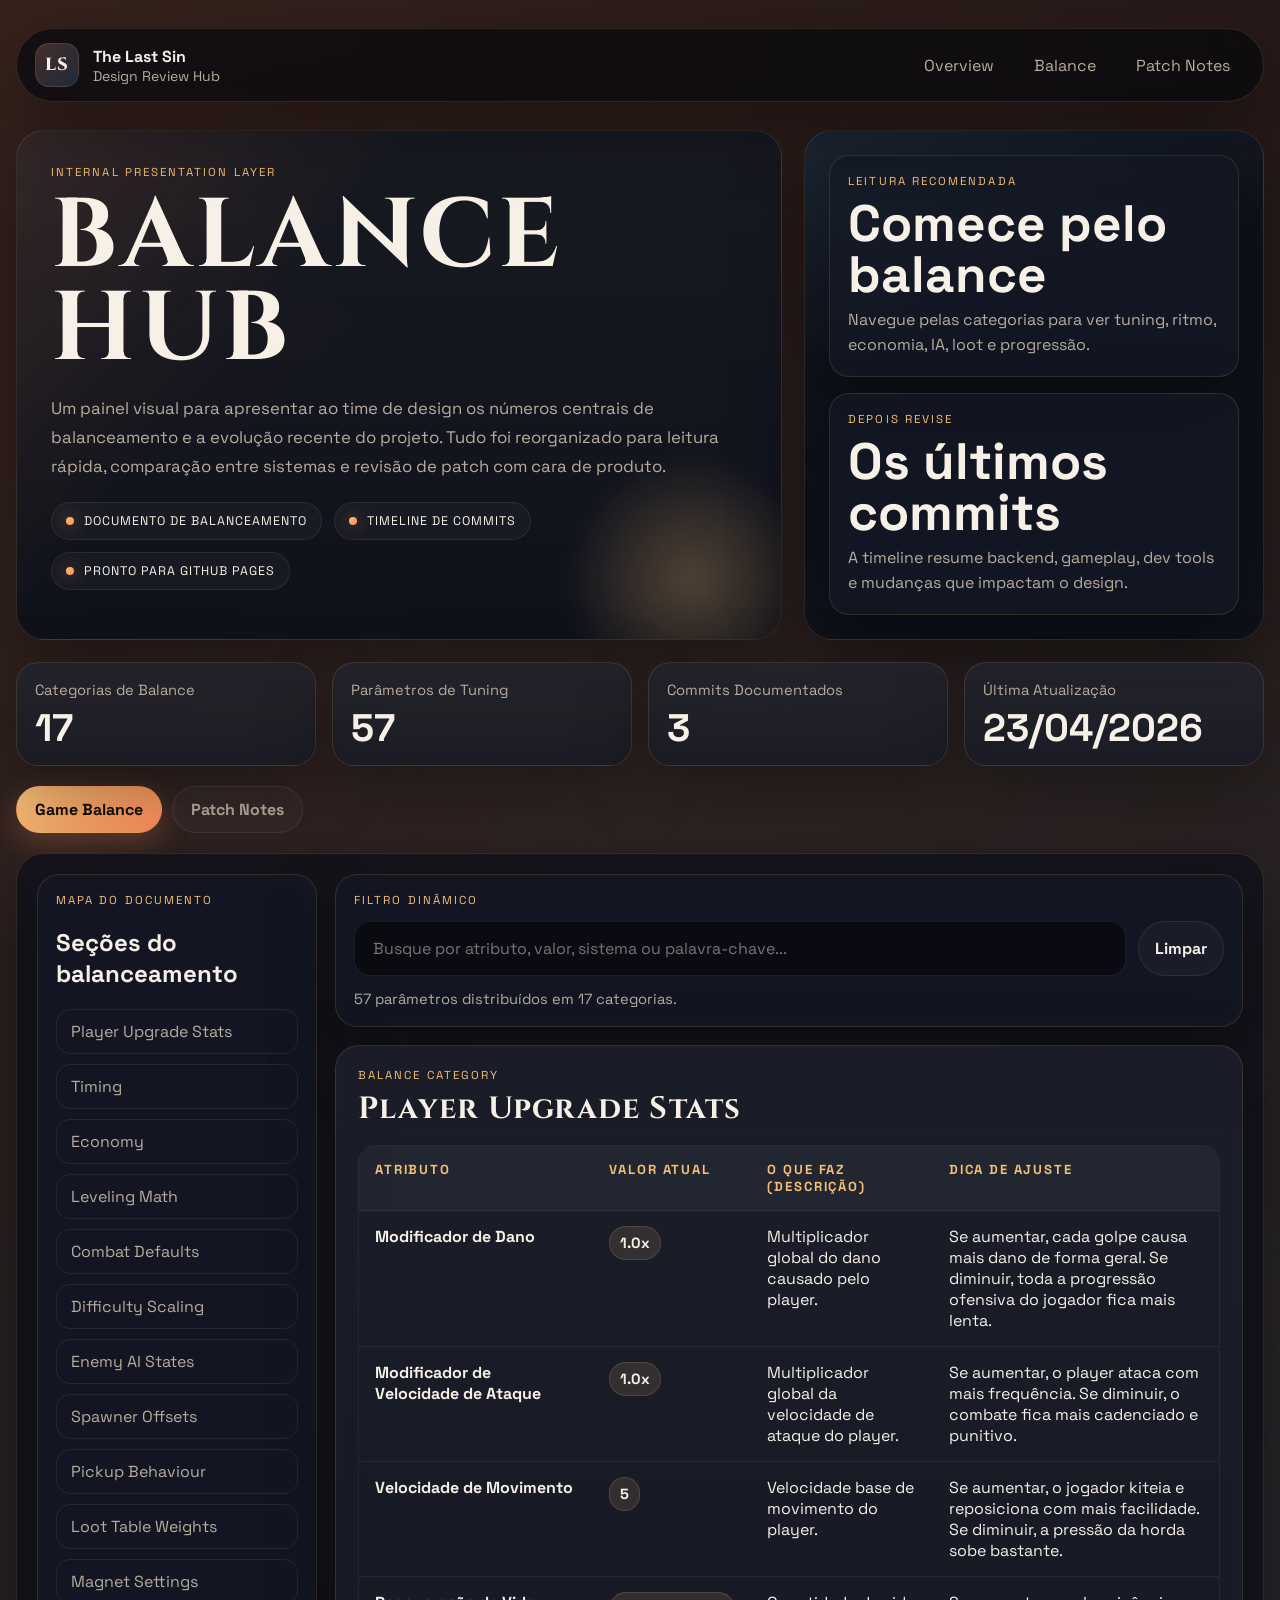
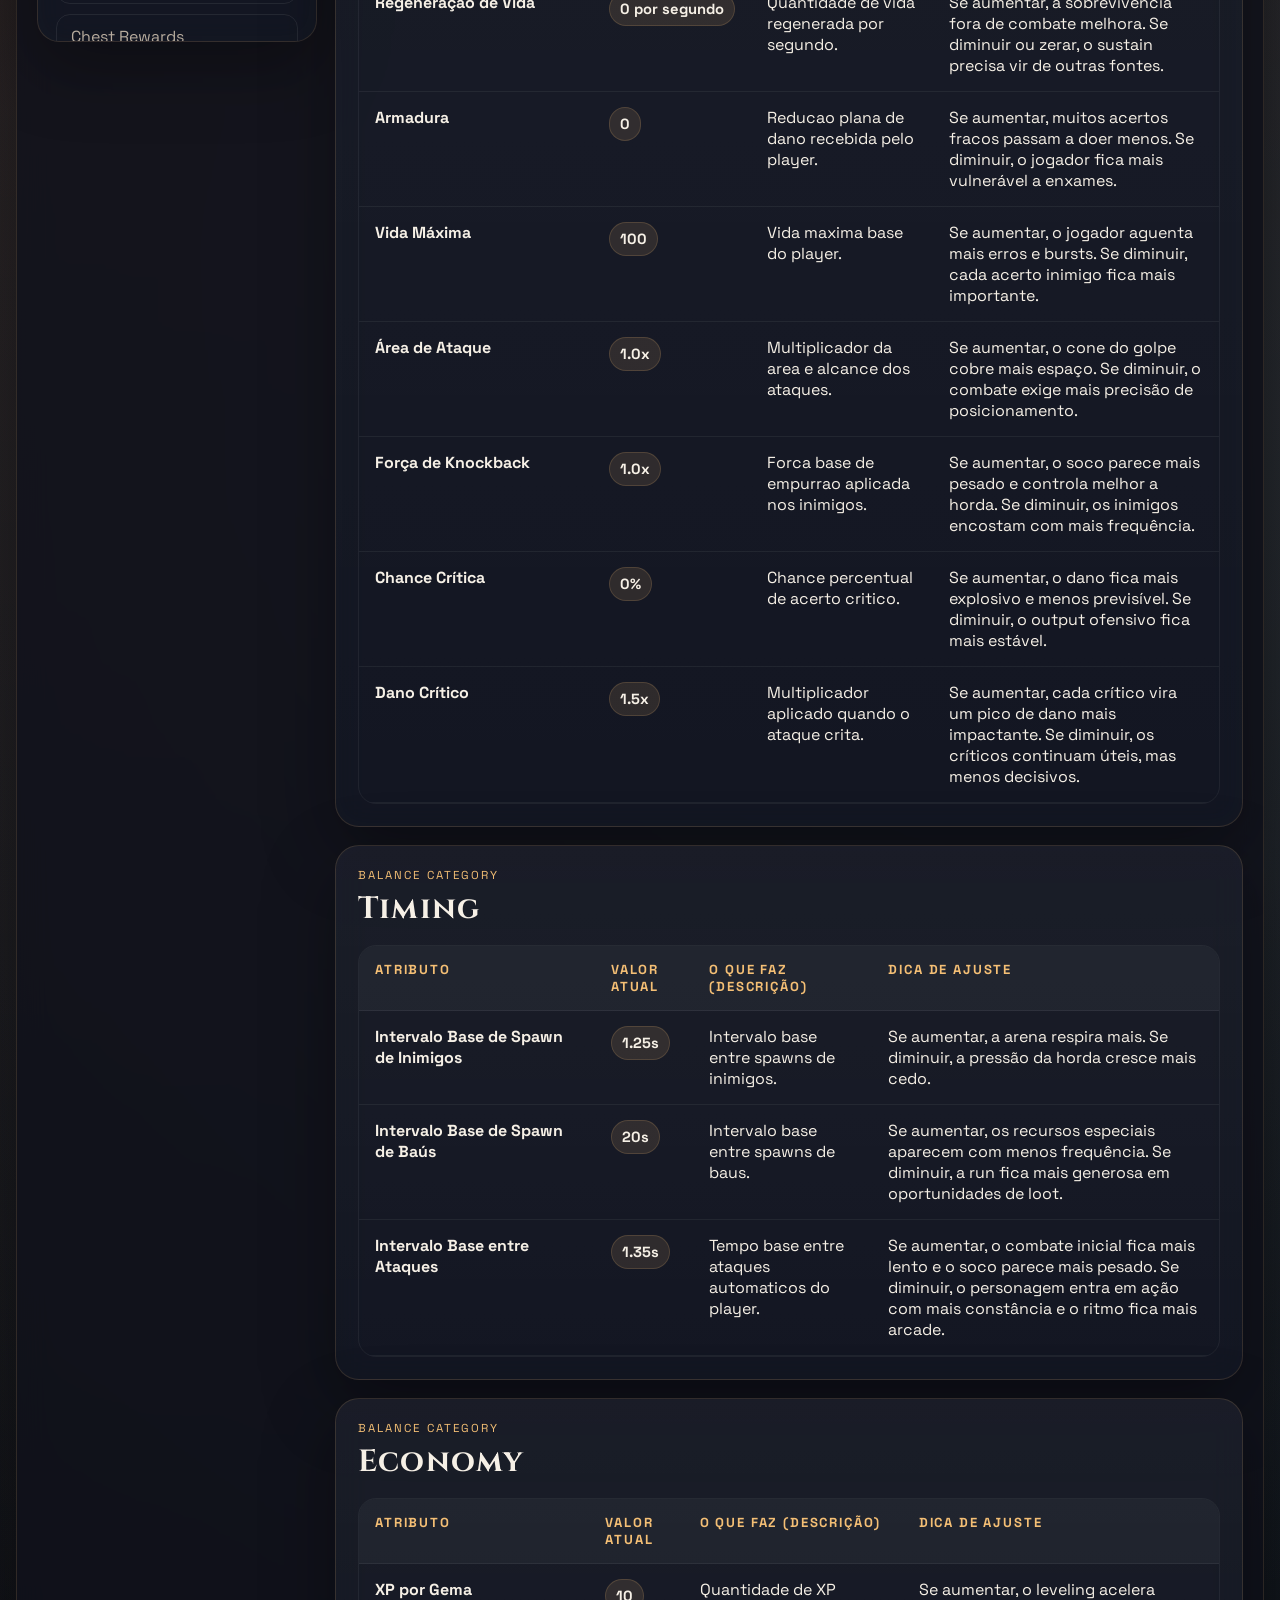
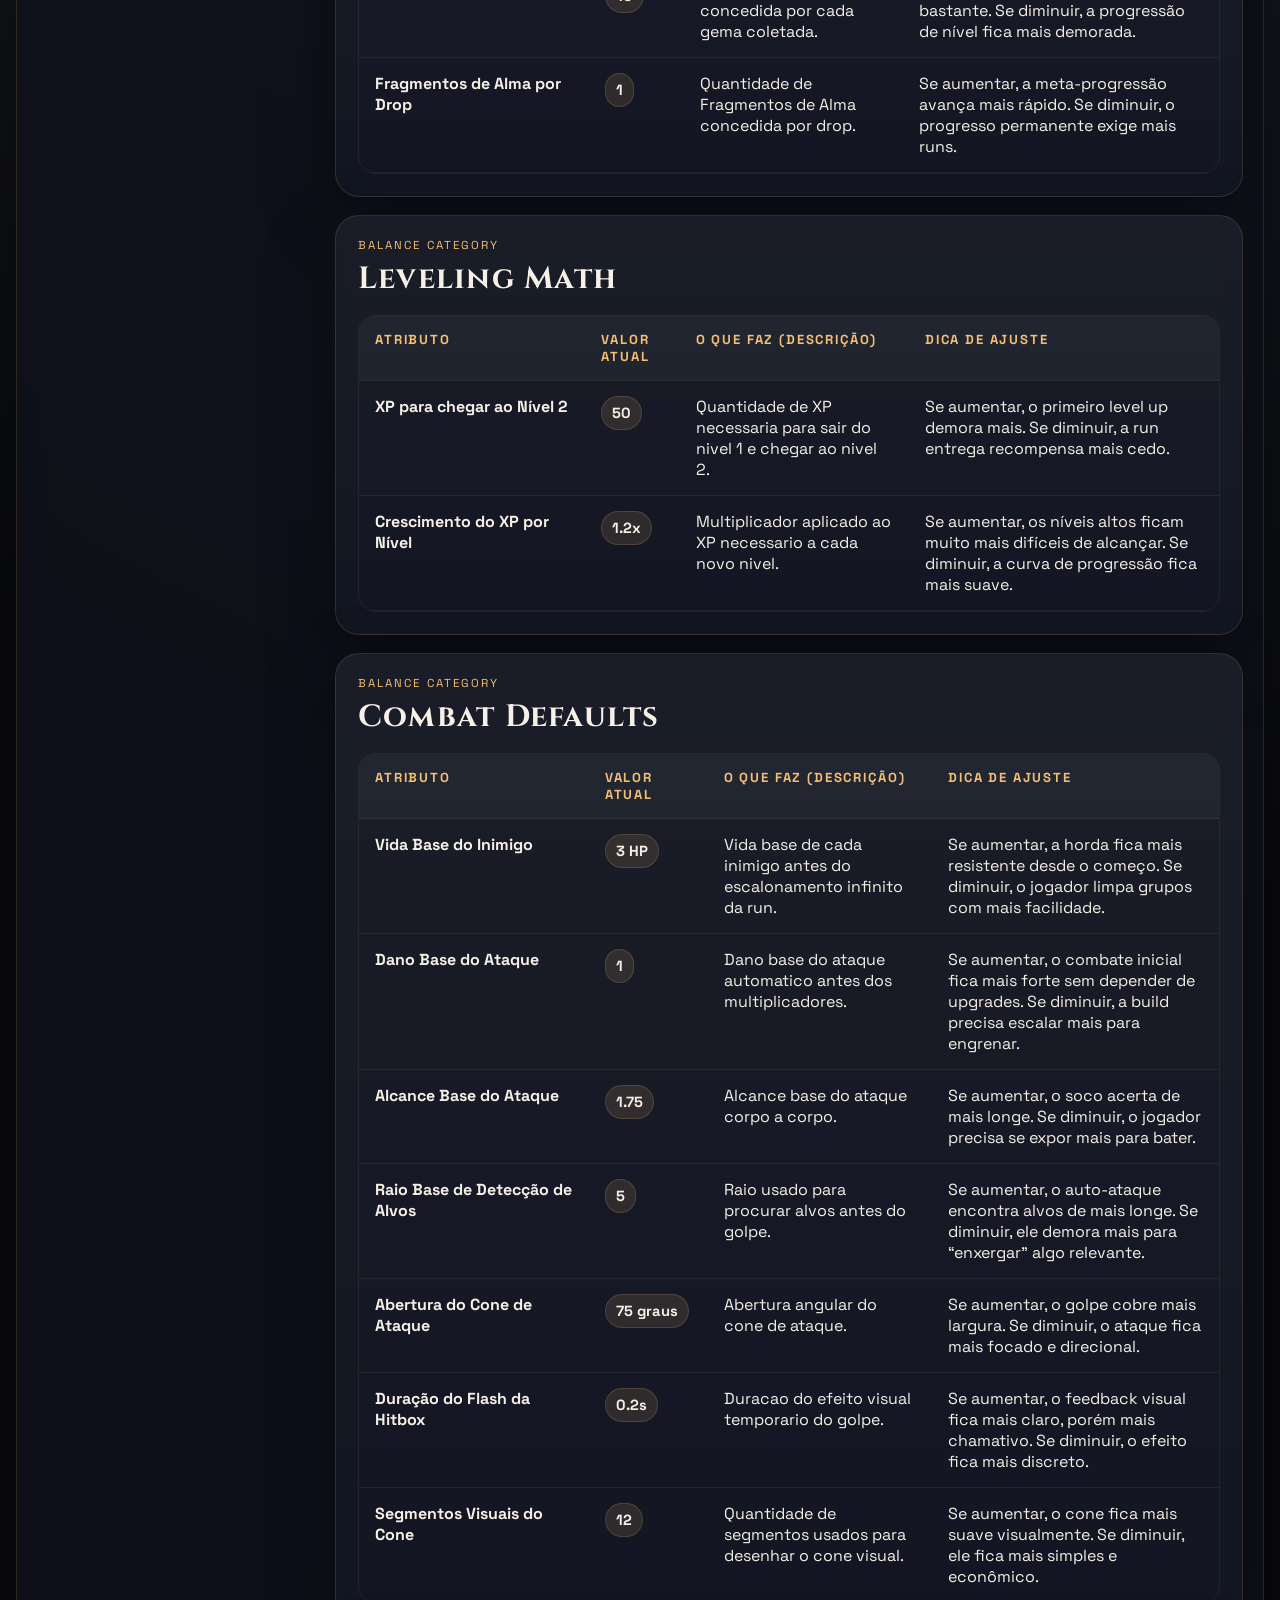
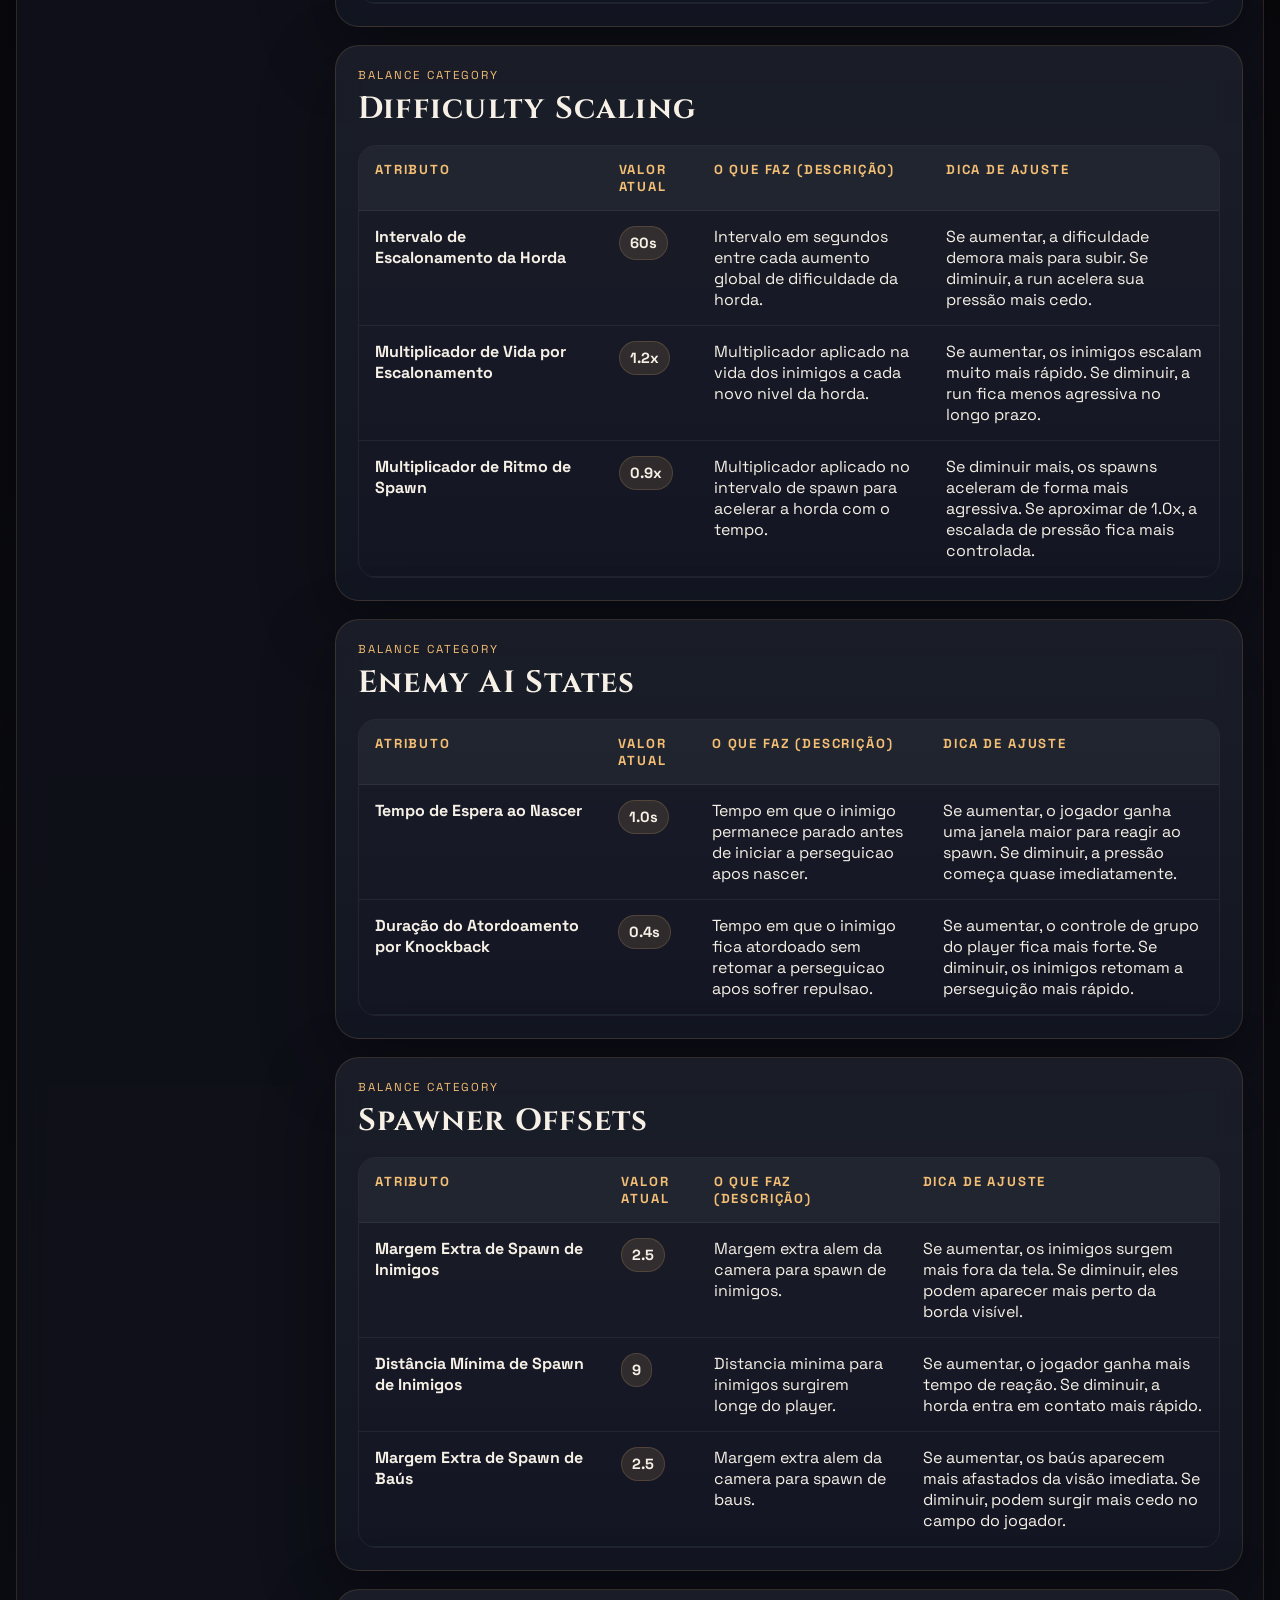
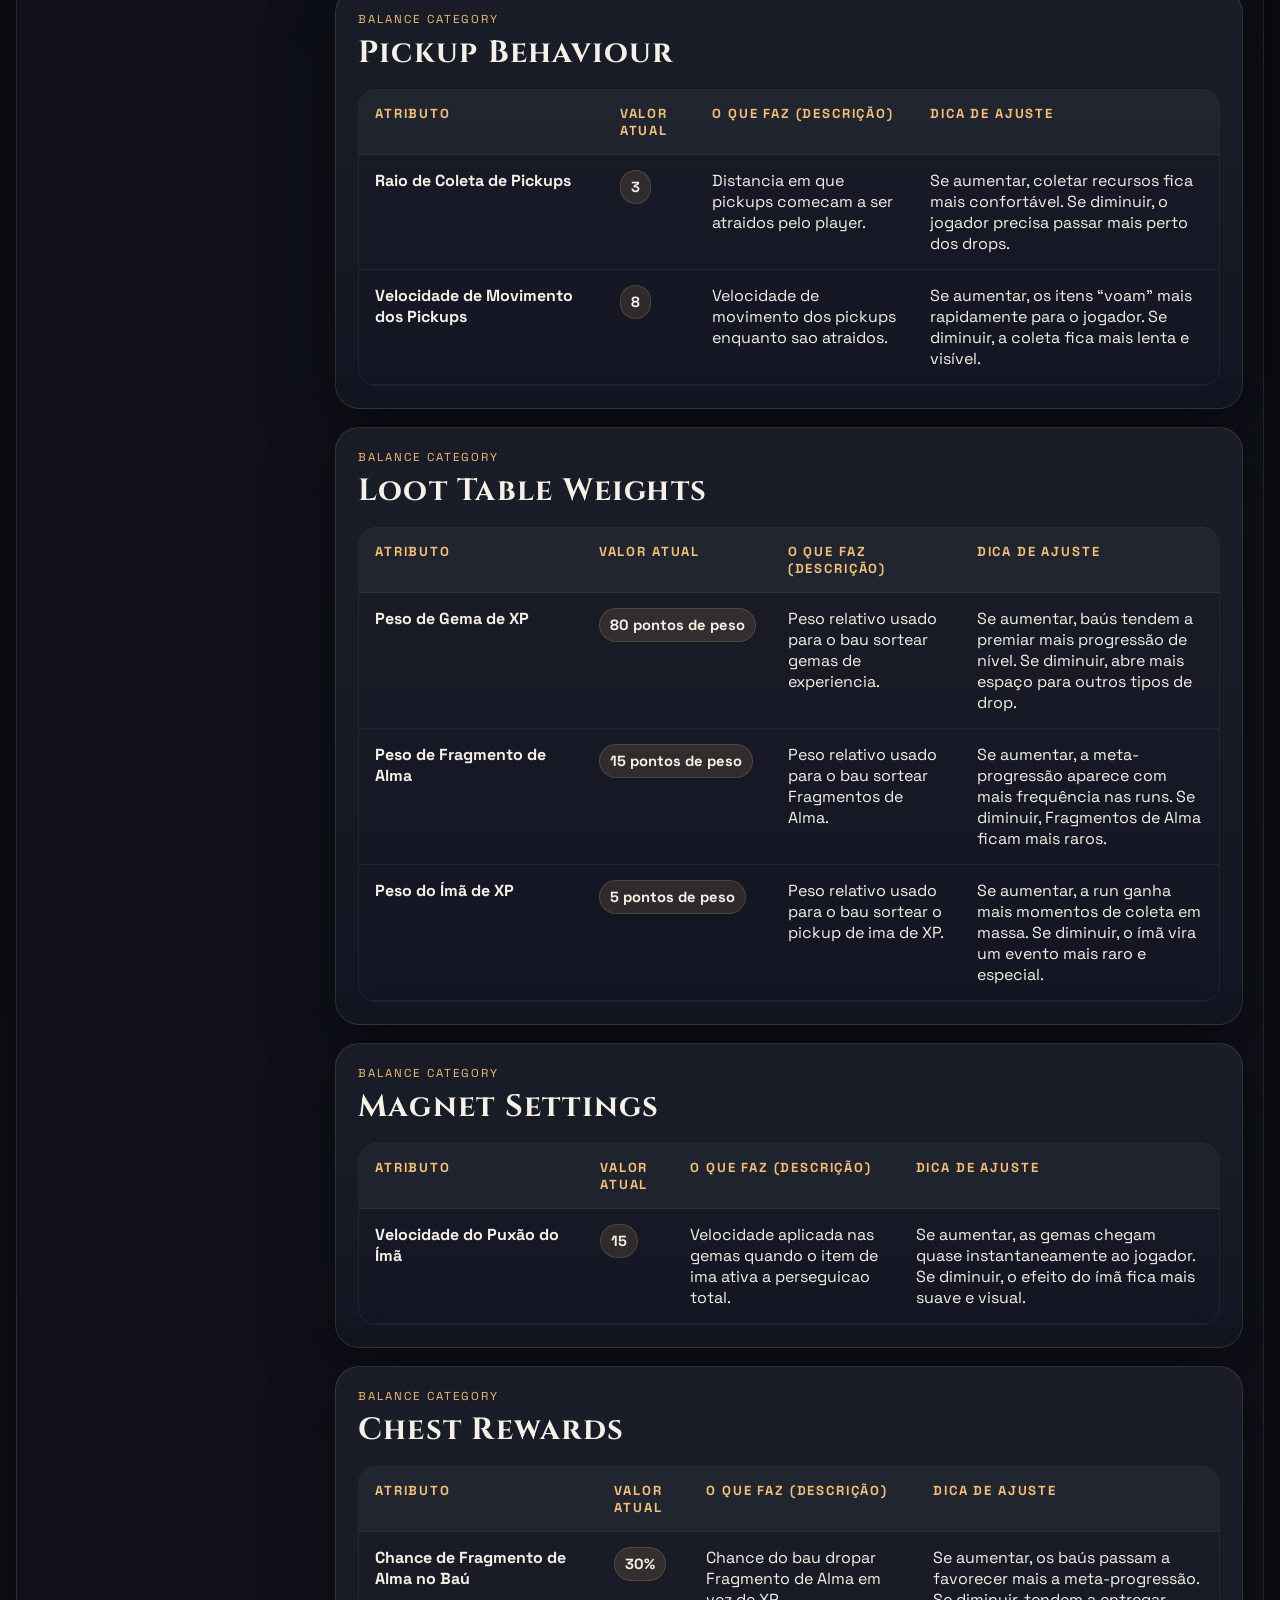
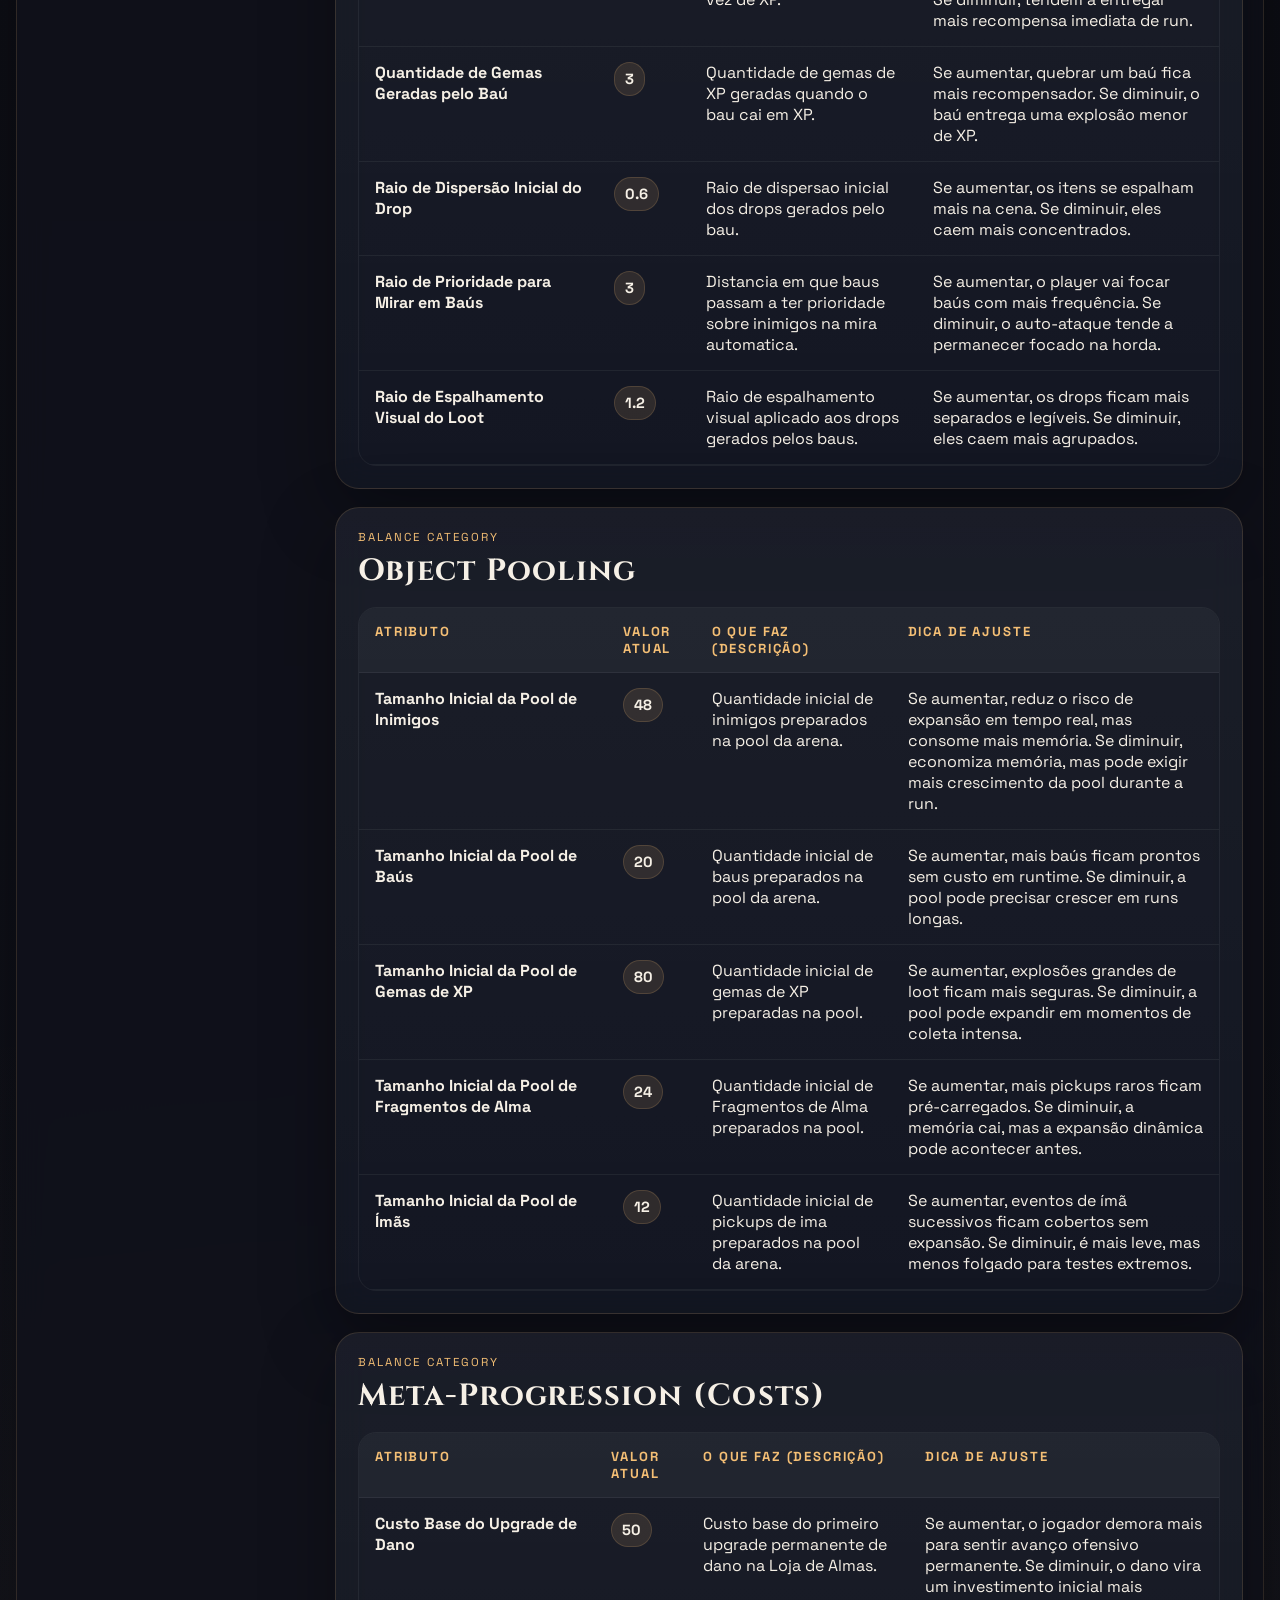
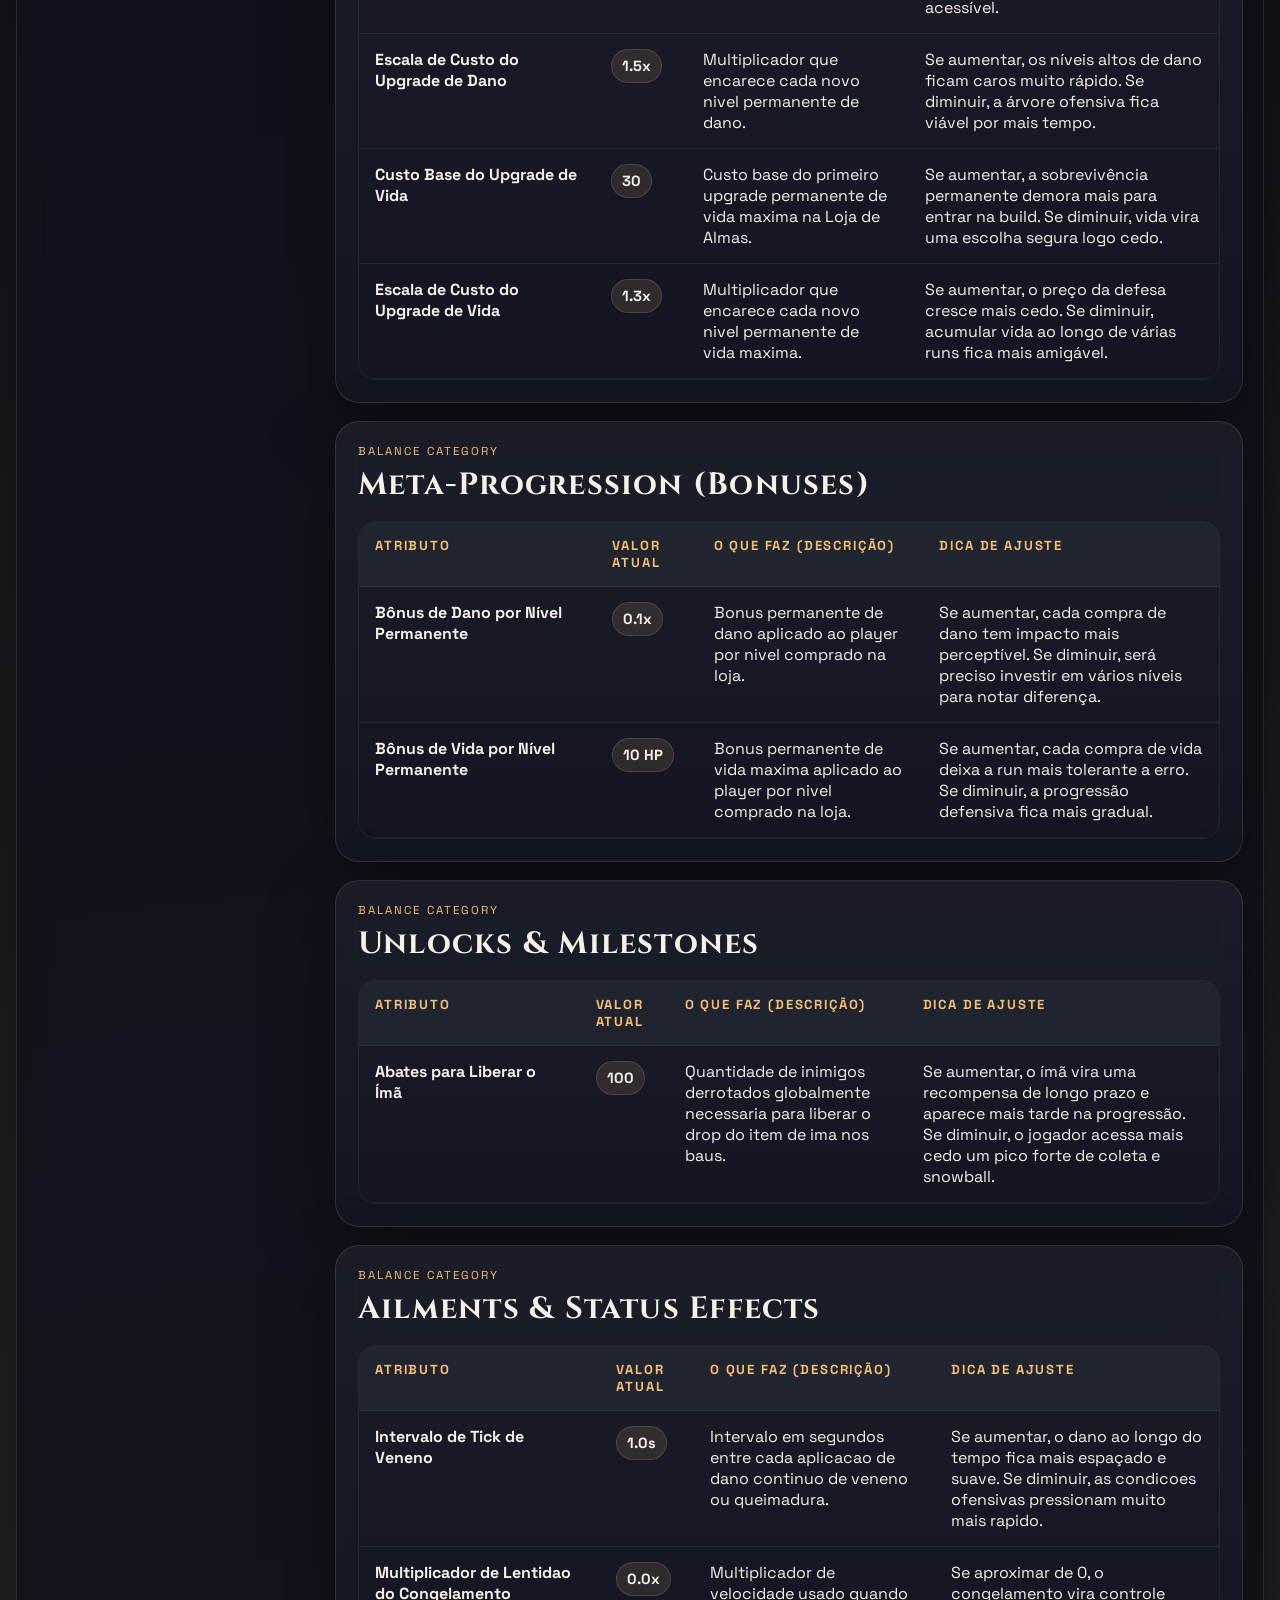
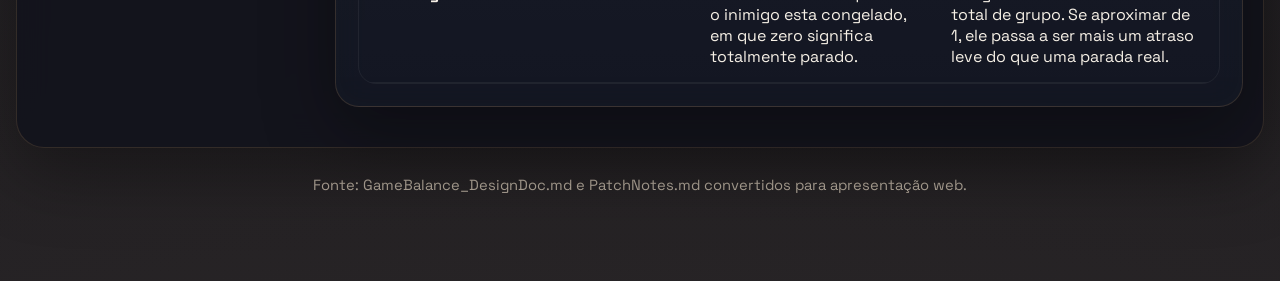
==== docs/index.html @ 354853c2 "update index.html" ====
<!DOCTYPE html>
<html lang="pt-BR">
<head>
  <meta charset="UTF-8">
  <meta name="viewport" content="width=device-width, initial-scale=1.0">
  <title>The Last Sin | Balance Hub</title>
  <meta
    name="description"
    content="Painel web de Game Balance e Patch Notes de The Last Sin para apresentação da equipe de design."
  >
  <link rel="preconnect" href="https://fonts.googleapis.com">
  <link rel="preconnect" href="https://fonts.gstatic.com" crossorigin>
  <link
    href="https://fonts.googleapis.com/css2?family=Cinzel:wght@500;600;700;800&family=Space+Grotesk:wght@400;500;700&display=swap"
    rel="stylesheet"
  >
  <link rel="stylesheet" href="./styles.css">
</head>
<body>
  <div class="shell">
    <header class="topbar">
      <div class="brand">
        <div class="brand-mark">LS</div>
        <div class="brand-copy">
          <strong>The Last Sin</strong>
          <span>Design Review Hub</span>
        </div>
      </div>
      <div class="topbar-actions">
        <a class="nav-link" href="#overview">Overview</a>
        <a class="nav-link" href="#balance-view">Balance</a>
        <a class="nav-link" href="#patches-view">Patch Notes</a>
      </div>
    </header>

    <main>
      <section class="hero" id="overview">
        <article class="hero-panel">
          <div class="eyebrow">Internal Presentation Layer</div>
          <h1 class="hero-title">Balance Hub</h1>
          <p class="hero-copy">
            Um painel visual para apresentar ao time de design os números centrais de balanceamento
            e a evolução recente do projeto. Tudo foi reorganizado para leitura rápida, comparação
            entre sistemas e revisão de patch com cara de produto.
          </p>
          <div class="hero-meta">
            <span class="section-chip">Documento de Balanceamento</span>
            <span class="section-chip">Timeline de Commits</span>
            <span class="section-chip">Pronto para GitHub Pages</span>
          </div>
        </article>

        <aside class="hero-side">
          <article class="summary-card">
            <div class="panel-label">Leitura Recomendada</div>
            <strong>Comece pelo balance</strong>
            <p>
              Navegue pelas categorias para ver tuning, ritmo, economia, IA, loot e progressão.
            </p>
          </article>
          <article class="summary-card">
            <div class="panel-label">Depois revise</div>
            <strong>Os últimos commits</strong>
            <p>
              A timeline resume backend, gameplay, dev tools e mudanças que impactam o design.
            </p>
          </article>
        </aside>
      </section>

      <section class="stats-grid" id="stats-grid"></section>

      <section class="tabs" aria-label="Alternar visualizações">
        <button class="tab-btn active" type="button" data-view-target="balance-view">Game Balance</button>
        <button class="tab-btn" type="button" data-view-target="patches-view">Patch Notes</button>
      </section>

      <section class="tab-shell">
        <div class="view active" id="balance-view">
          <div class="control-grid">
            <aside class="toc-panel">
              <div class="panel-label">Mapa do Documento</div>
              <h2>Seções do balanceamento</h2>
              <div class="toc-list" id="toc-list"></div>
            </aside>

            <div>
              <div class="search-panel">
                <div class="panel-label">Filtro Dinâmico</div>
                <div class="search-fields">
                  <input
                    class="search-input"
                    id="search-input"
                    type="search"
                    placeholder="Busque por atributo, valor, sistema ou palavra-chave..."
                  >
                  <button class="ghost-btn" type="button" id="clear-search">Limpar</button>
                </div>
                <div class="match-copy" id="match-copy"></div>
              </div>

              <div class="tables" id="balance-sections"></div>
              <div class="empty-state" id="balance-empty" hidden>
                Nenhuma linha corresponde ao filtro atual.
              </div>
            </div>
          </div>
        </div>

        <div class="view" id="patches-view">
          <div class="search-panel">
            <div class="panel-label">Linha do Tempo</div>
            <div class="search-fields">
              <input
                class="search-input"
                id="patch-search"
                type="search"
                placeholder="Filtre commits por sistema, mecânica, ferramenta ou data..."
              >
              <button class="ghost-btn" type="button" id="clear-patch-search">Limpar</button>
            </div>
            <div class="match-copy" id="patch-match-copy"></div>
          </div>

          <div class="timeline" id="timeline"></div>
          <div class="empty-state" id="patch-empty" hidden>
            Nenhum commit documentado corresponde ao filtro atual.
          </div>
        </div>
      </section>

      <p class="footer-note">
        Fonte: <code>GameBalance_DesignDoc.md</code> e <code>PatchNotes.md</code> convertidos para apresentação web.
      </p>
    </main>
  </div>

  <script src="./app.js"></script>
</body>
</html>
---- docs/styles.css ----
:root {
  --bg: #09090d;
  --bg-elevated: rgba(16, 18, 28, 0.82);
  --bg-soft: rgba(22, 25, 38, 0.72);
  --panel: rgba(14, 17, 27, 0.9);
  --line: rgba(244, 191, 117, 0.14);
  --line-strong: rgba(244, 191, 117, 0.32);
  --text: #f6f0e6;
  --muted: #b7ac9e;
  --accent: #f4bf75;
  --accent-strong: #ff8f5a;
  --accent-cool: #87d7ff;
  --shadow: 0 24px 70px rgba(0, 0, 0, 0.35);
  --radius-xl: 28px;
  --radius-lg: 22px;
  --radius-md: 16px;
  --max-width: 1320px;
}

* {
  box-sizing: border-box;
}

html {
  scroll-behavior: smooth;
}

body {
  margin: 0;
  min-height: 100vh;
  color: var(--text);
  font-family: "Space Grotesk", sans-serif;
  background:
    radial-gradient(circle at top left, rgba(255, 143, 90, 0.18), transparent 30%),
    radial-gradient(circle at 82% 18%, rgba(135, 215, 255, 0.14), transparent 22%),
    radial-gradient(circle at 50% 120%, rgba(244, 191, 117, 0.18), transparent 35%),
    linear-gradient(180deg, #0a0a0f 0%, #09090d 38%, #11131d 100%);
  overflow-x: hidden;
}

body::before {
  content: "";
  position: fixed;
  inset: 0;
  pointer-events: none;
  background:
    linear-gradient(rgba(255, 255, 255, 0.02) 1px, transparent 1px),
    linear-gradient(90deg, rgba(255, 255, 255, 0.02) 1px, transparent 1px);
  background-size: 44px 44px;
  mask-image: radial-gradient(circle at center, black 45%, transparent 100%);
  opacity: 0.35;
}

a {
  color: inherit;
}

code {
  font-family: "Space Grotesk", sans-serif;
}

.shell {
  width: min(calc(100% - 32px), var(--max-width));
  margin: 0 auto;
  padding: 28px 0 72px;
}

.topbar {
  position: sticky;
  top: 12px;
  z-index: 20;
  display: flex;
  align-items: center;
  justify-content: space-between;
  gap: 16px;
  margin-bottom: 28px;
  padding: 14px 18px;
  border: 1px solid var(--line);
  border-radius: 999px;
  background: rgba(10, 10, 15, 0.78);
  backdrop-filter: blur(18px);
  box-shadow: var(--shadow);
}

.brand {
  display: flex;
  align-items: center;
  gap: 14px;
  min-width: 0;
}

.brand-mark {
  display: grid;
  place-items: center;
  width: 44px;
  height: 44px;
  border-radius: 14px;
  border: 1px solid rgba(255, 255, 255, 0.1);
  background:
    linear-gradient(140deg, rgba(255, 143, 90, 0.22), rgba(135, 215, 255, 0.12)),
    rgba(17, 21, 33, 0.8);
  font-family: "Cinzel", serif;
  font-size: 1.1rem;
  font-weight: 800;
  letter-spacing: 0.08em;
}

.brand-copy {
  min-width: 0;
}

.eyebrow,
.panel-label,
.tag,
.section-chip {
  text-transform: uppercase;
  letter-spacing: 0.18em;
  font-size: 0.72rem;
  color: var(--accent);
}

.brand-copy strong {
  display: block;
  font-weight: 700;
  white-space: nowrap;
  overflow: hidden;
  text-overflow: ellipsis;
}

.brand-copy span {
  display: block;
  color: var(--muted);
  font-size: 0.88rem;
}

.topbar-actions {
  display: flex;
  align-items: center;
  gap: 10px;
  flex-wrap: wrap;
  justify-content: flex-end;
}

.ghost-btn,
.tab-btn,
.nav-link {
  appearance: none;
  border: 1px solid transparent;
  border-radius: 999px;
  background: transparent;
  color: var(--muted);
  font: inherit;
  cursor: pointer;
  transition: 180ms ease;
}

.nav-link {
  padding: 10px 14px;
  text-decoration: none;
}

.nav-link:hover,
.nav-link:focus-visible {
  color: var(--text);
  border-color: var(--line);
  background: rgba(255, 255, 255, 0.04);
}

.hero {
  position: relative;
  display: grid;
  grid-template-columns: minmax(0, 1.25fr) minmax(320px, 0.75fr);
  gap: 22px;
  align-items: stretch;
  margin-bottom: 22px;
}

.hero-panel,
.hero-side,
.stats-grid article,
.tab-shell,
.summary-card,
.search-panel,
.toc-panel,
.timeline-card,
.empty-state,
.table-card {
  border: 1px solid var(--line);
  background: var(--bg-elevated);
  backdrop-filter: blur(16px);
  box-shadow: var(--shadow);
}

.hero-panel {
  position: relative;
  overflow: hidden;
  padding: 34px;
  border-radius: var(--radius-xl);
  min-height: 420px;
  background:
    linear-gradient(130deg, rgba(255, 143, 90, 0.12), rgba(12, 14, 24, 0) 34%),
    linear-gradient(180deg, rgba(255, 255, 255, 0.03), rgba(255, 255, 255, 0)),
    var(--panel);
}

.hero-panel::after {
  content: "";
  position: absolute;
  inset: auto -40px -70px auto;
  width: 260px;
  height: 260px;
  border-radius: 50%;
  background: radial-gradient(circle, rgba(244, 191, 117, 0.28), transparent 68%);
  filter: blur(10px);
}

.hero-title {
  max-width: 12ch;
  margin: 12px 0 18px;
  font-family: "Cinzel", serif;
  font-size: clamp(3rem, 9vw, 6.1rem);
  line-height: 0.95;
  letter-spacing: 0.04em;
  text-transform: uppercase;
}

.hero-copy {
  max-width: 62ch;
  color: var(--muted);
  font-size: 1.05rem;
  line-height: 1.7;
}

.hero-meta {
  display: flex;
  gap: 12px;
  flex-wrap: wrap;
  margin-top: 22px;
}

.section-chip {
  display: inline-flex;
  align-items: center;
  gap: 10px;
  padding: 10px 14px;
  border: 1px solid rgba(255, 255, 255, 0.08);
  border-radius: 999px;
  background: rgba(255, 255, 255, 0.03);
  color: var(--text);
  letter-spacing: 0.08em;
  font-size: 0.78rem;
}

.section-chip::before {
  content: "";
  width: 8px;
  height: 8px;
  border-radius: 999px;
  background: linear-gradient(135deg, var(--accent), var(--accent-strong));
  box-shadow: 0 0 16px rgba(255, 143, 90, 0.6);
}

.hero-side {
  display: grid;
  gap: 16px;
  align-content: space-between;
  padding: 24px;
  border-radius: var(--radius-xl);
  background:
    linear-gradient(160deg, rgba(135, 215, 255, 0.11), rgba(10, 11, 16, 0) 38%),
    var(--panel);
}

.summary-card {
  padding: 18px;
  border-radius: 20px;
  background: var(--bg-soft);
}

.summary-card strong {
  display: block;
  margin-top: 10px;
  font-size: clamp(2.1rem, 4vw, 3.2rem);
  line-height: 1;
}

.summary-card p {
  margin: 8px 0 0;
  color: var(--muted);
  line-height: 1.55;
}

.stats-grid {
  display: grid;
  grid-template-columns: repeat(4, minmax(0, 1fr));
  gap: 16px;
  margin-bottom: 20px;
}

.stats-grid article {
  padding: 18px;
  border-radius: 22px;
  background:
    linear-gradient(180deg, rgba(255, 255, 255, 0.04), rgba(255, 255, 255, 0)),
    var(--bg-soft);
}

.stats-grid span {
  display: block;
  color: var(--muted);
  font-size: 0.92rem;
}

.stats-grid strong {
  display: block;
  margin-top: 10px;
  font-size: clamp(1.9rem, 3vw, 2.7rem);
  line-height: 1;
}

.tabs {
  display: flex;
  align-items: center;
  gap: 10px;
  flex-wrap: wrap;
  margin: 10px 0 20px;
}

.tab-btn {
  padding: 12px 18px;
  border-color: rgba(255, 255, 255, 0.08);
  background: rgba(255, 255, 255, 0.03);
  color: var(--muted);
  font-weight: 700;
}

.tab-btn:hover,
.tab-btn:focus-visible {
  color: var(--text);
  border-color: var(--line-strong);
}

.tab-btn.active {
  color: #160f0a;
  border-color: transparent;
  background: linear-gradient(135deg, var(--accent), var(--accent-strong));
  box-shadow: 0 10px 30px rgba(255, 143, 90, 0.28);
}

.tab-shell {
  padding: 20px;
  border-radius: var(--radius-xl);
}

.control-grid {
  display: grid;
  grid-template-columns: minmax(0, 280px) minmax(0, 1fr);
  gap: 18px;
  align-items: start;
  margin-bottom: 20px;
}

.toc-panel,
.search-panel {
  padding: 18px;
  border-radius: 22px;
  background: var(--bg-soft);
}

.toc-panel {
  position: sticky;
  top: 102px;
  max-height: calc(100vh - 132px);
  overflow: auto;
}

.toc-list {
  display: grid;
  gap: 10px;
  margin-top: 16px;
}

.toc-list a {
  display: block;
  padding: 11px 14px;
  border: 1px solid rgba(255, 255, 255, 0.08);
  border-radius: 14px;
  color: var(--muted);
  text-decoration: none;
  transition: 180ms ease;
}

.toc-list a:hover,
.toc-list a:focus-visible {
  color: var(--text);
  border-color: var(--line-strong);
  background: rgba(255, 255, 255, 0.04);
  transform: translateX(3px);
}

.search-panel {
  display: grid;
  gap: 14px;
  margin-bottom: 18px;
}

.search-fields {
  display: grid;
  grid-template-columns: minmax(0, 1fr) auto;
  gap: 12px;
}

.search-input {
  width: 100%;
  padding: 16px 18px;
  border: 1px solid rgba(255, 255, 255, 0.08);
  border-radius: 16px;
  background: rgba(7, 8, 13, 0.72);
  color: var(--text);
  font: inherit;
  outline: none;
}

.search-input:focus {
  border-color: var(--line-strong);
  box-shadow: 0 0 0 4px rgba(244, 191, 117, 0.08);
}

.ghost-btn {
  padding: 0 16px;
  border-color: rgba(255, 255, 255, 0.08);
  background: rgba(255, 255, 255, 0.03);
  color: var(--text);
  font-weight: 700;
}

.ghost-btn:hover,
.ghost-btn:focus-visible {
  border-color: var(--line-strong);
  background: rgba(255, 255, 255, 0.06);
}

.match-copy {
  color: var(--muted);
  font-size: 0.92rem;
}

.view {
  display: none;
}

.view.active {
  display: block;
}

.tables {
  display: grid;
  gap: 18px;
}

.table-card {
  padding: 22px;
  border-radius: 24px;
  background:
    linear-gradient(180deg, rgba(255, 255, 255, 0.03), rgba(255, 255, 255, 0)),
    var(--bg-soft);
  scroll-margin-top: 112px;
}

.table-card h3 {
  margin: 6px 0 16px;
  font-family: "Cinzel", serif;
  font-size: clamp(1.35rem, 2.4vw, 2rem);
  letter-spacing: 0.04em;
}

.table-wrap {
  overflow: auto;
  border: 1px solid rgba(255, 255, 255, 0.06);
  border-radius: 18px;
}

table {
  width: 100%;
  border-collapse: collapse;
  min-width: 760px;
}

thead {
  background: rgba(255, 255, 255, 0.04);
}

th,
td {
  padding: 15px 16px;
  text-align: left;
  border-bottom: 1px solid rgba(255, 255, 255, 0.06);
  vertical-align: top;
}

th {
  color: var(--accent);
  font-size: 0.82rem;
  text-transform: uppercase;
  letter-spacing: 0.14em;
}

tbody tr {
  transition: 180ms ease;
}

tbody tr:hover {
  background: rgba(255, 255, 255, 0.03);
}

tbody tr.hidden {
  display: none;
}

td:first-child {
  min-width: 220px;
  font-weight: 700;
}

.value-pill {
  display: inline-flex;
  align-items: center;
  justify-content: center;
  padding: 7px 10px;
  border-radius: 999px;
  background: rgba(244, 191, 117, 0.12);
  border: 1px solid rgba(244, 191, 117, 0.16);
  color: var(--text);
  font-size: 0.92rem;
  font-weight: 700;
  white-space: nowrap;
}

.timeline {
  display: grid;
  gap: 18px;
}

.timeline-card {
  position: relative;
  overflow: hidden;
  padding: 24px;
  border-radius: 24px;
  background:
    linear-gradient(125deg, rgba(255, 143, 90, 0.08), rgba(255, 255, 255, 0) 32%),
    var(--bg-soft);
}

.timeline-card::before {
  content: "";
  position: absolute;
  inset: 22px auto 22px 22px;
  width: 2px;
  background: linear-gradient(180deg, rgba(244, 191, 117, 0.7), transparent);
  opacity: 0.4;
}

.timeline-card > * {
  position: relative;
  z-index: 1;
}

.timeline-top {
  display: flex;
  align-items: flex-start;
  justify-content: space-between;
  gap: 14px;
  margin-left: 18px;
  margin-bottom: 14px;
  flex-wrap: wrap;
}

.timeline-top h3 {
  margin: 8px 0 0;
  font-family: "Cinzel", serif;
  font-size: clamp(1.4rem, 3vw, 2rem);
  line-height: 1.15;
}

.timeline-meta {
  display: flex;
  gap: 10px;
  flex-wrap: wrap;
  color: var(--muted);
  font-size: 0.95rem;
}

.tag {
  display: inline-flex;
  align-items: center;
  gap: 8px;
  padding: 8px 12px;
  border-radius: 999px;
  background: rgba(255, 255, 255, 0.04);
  border: 1px solid rgba(255, 255, 255, 0.08);
  color: var(--text);
  letter-spacing: 0.08em;
}

.tag strong {
  font-size: 0.78rem;
  color: var(--accent);
}

.tag span {
  font-size: 0.86rem;
}

.timeline-summary {
  margin: 0 0 18px 18px;
  max-width: 80ch;
  color: var(--muted);
  line-height: 1.7;
}

.timeline-sections {
  display: grid;
  grid-template-columns: repeat(2, minmax(0, 1fr));
  gap: 14px;
  margin-left: 18px;
}

.timeline-section {
  padding: 18px;
  border-radius: 18px;
  border: 1px solid rgba(255, 255, 255, 0.07);
  background: rgba(255, 255, 255, 0.03);
}

.timeline-section h4 {
  margin: 0 0 12px;
  font-size: 1rem;
}

.timeline-section ul {
  margin: 0;
  padding-left: 18px;
  color: var(--muted);
  line-height: 1.65;
}

.timeline-card.hidden {
  display: none;
}

.empty-state {
  padding: 28px;
  border-radius: 22px;
  text-align: center;
  color: var(--muted);
  background: var(--bg-soft);
}

.footer-note {
  margin-top: 28px;
  color: var(--muted);
  font-size: 0.92rem;
  text-align: center;
}

@media (max-width: 1100px) {
  .hero,
  .control-grid,
  .timeline-sections,
  .stats-grid {
    grid-template-columns: 1fr;
  }

  .toc-panel {
    position: static;
    max-height: none;
  }
}

@media (max-width: 760px) {
  .shell {
    width: min(calc(100% - 20px), var(--max-width));
    padding-top: 20px;
  }

  .topbar {
    position: static;
    border-radius: 28px;
    padding: 16px;
  }

  .hero-panel,
  .hero-side,
  .tab-shell,
  .table-card,
  .timeline-card,
  .summary-card,
  .search-panel,
  .toc-panel {
    padding: 18px;
    border-radius: 20px;
  }

  .hero-title {
    font-size: clamp(2.5rem, 14vw, 4rem);
  }

  .timeline-top,
  .timeline-summary,
  .timeline-sections {
    margin-left: 0;
  }

  .timeline-card::before {
    display: none;
  }

  table,
  thead,
  tbody,
  th,
  td,
  tr {
    display: block;
    min-width: 0;
  }

  thead {
    display: none;
  }

  .table-wrap {
    overflow: visible;
    border: none;
  }

  tbody {
    display: grid;
    gap: 12px;
  }

  tbody tr {
    border: 1px solid rgba(255, 255, 255, 0.08);
    border-radius: 18px;
    overflow: hidden;
    background: rgba(255, 255, 255, 0.03);
  }

  td {
    border-bottom: 1px solid rgba(255, 255, 255, 0.06);
    padding: 14px 16px;
  }

  td:last-child {
    border-bottom: none;
  }

  td::before {
    content: attr(data-label);
    display: block;
    margin-bottom: 8px;
    color: var(--accent);
    font-size: 0.74rem;
    text-transform: uppercase;
    letter-spacing: 0.14em;
  }
}
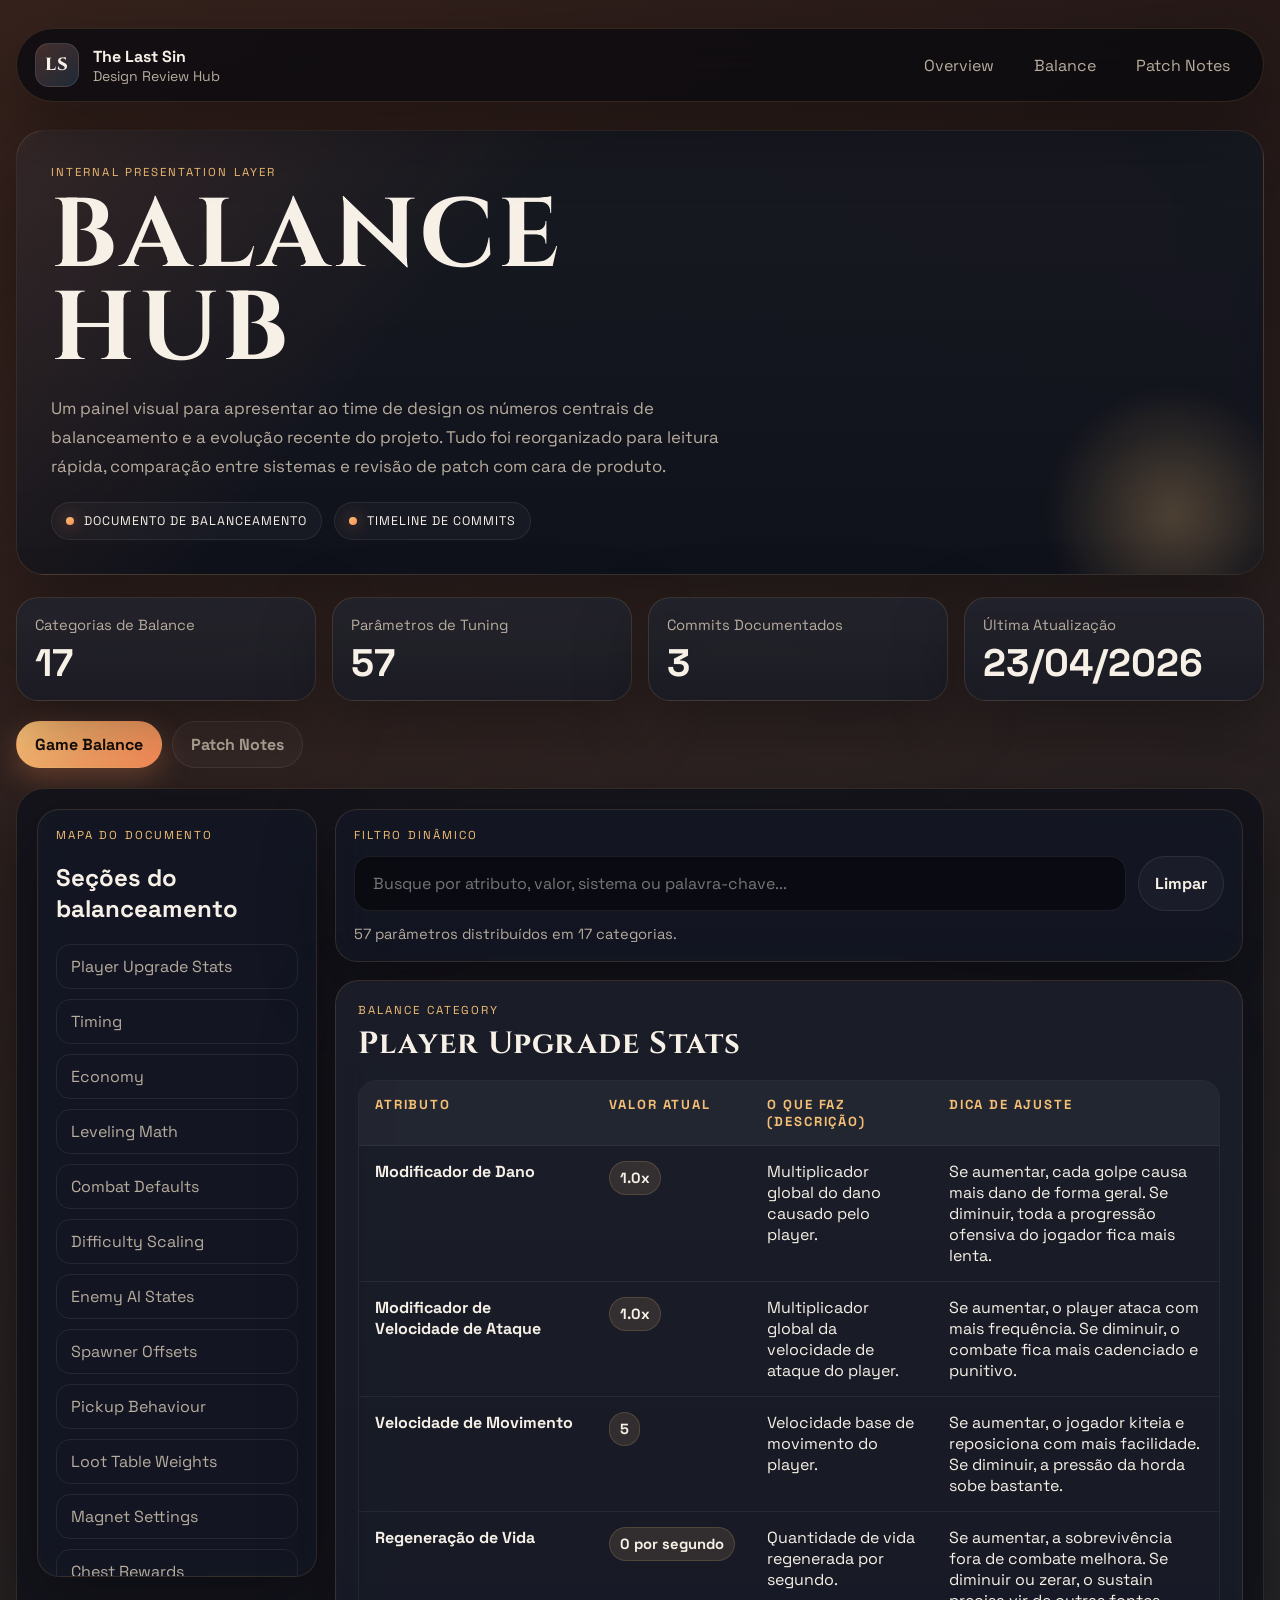
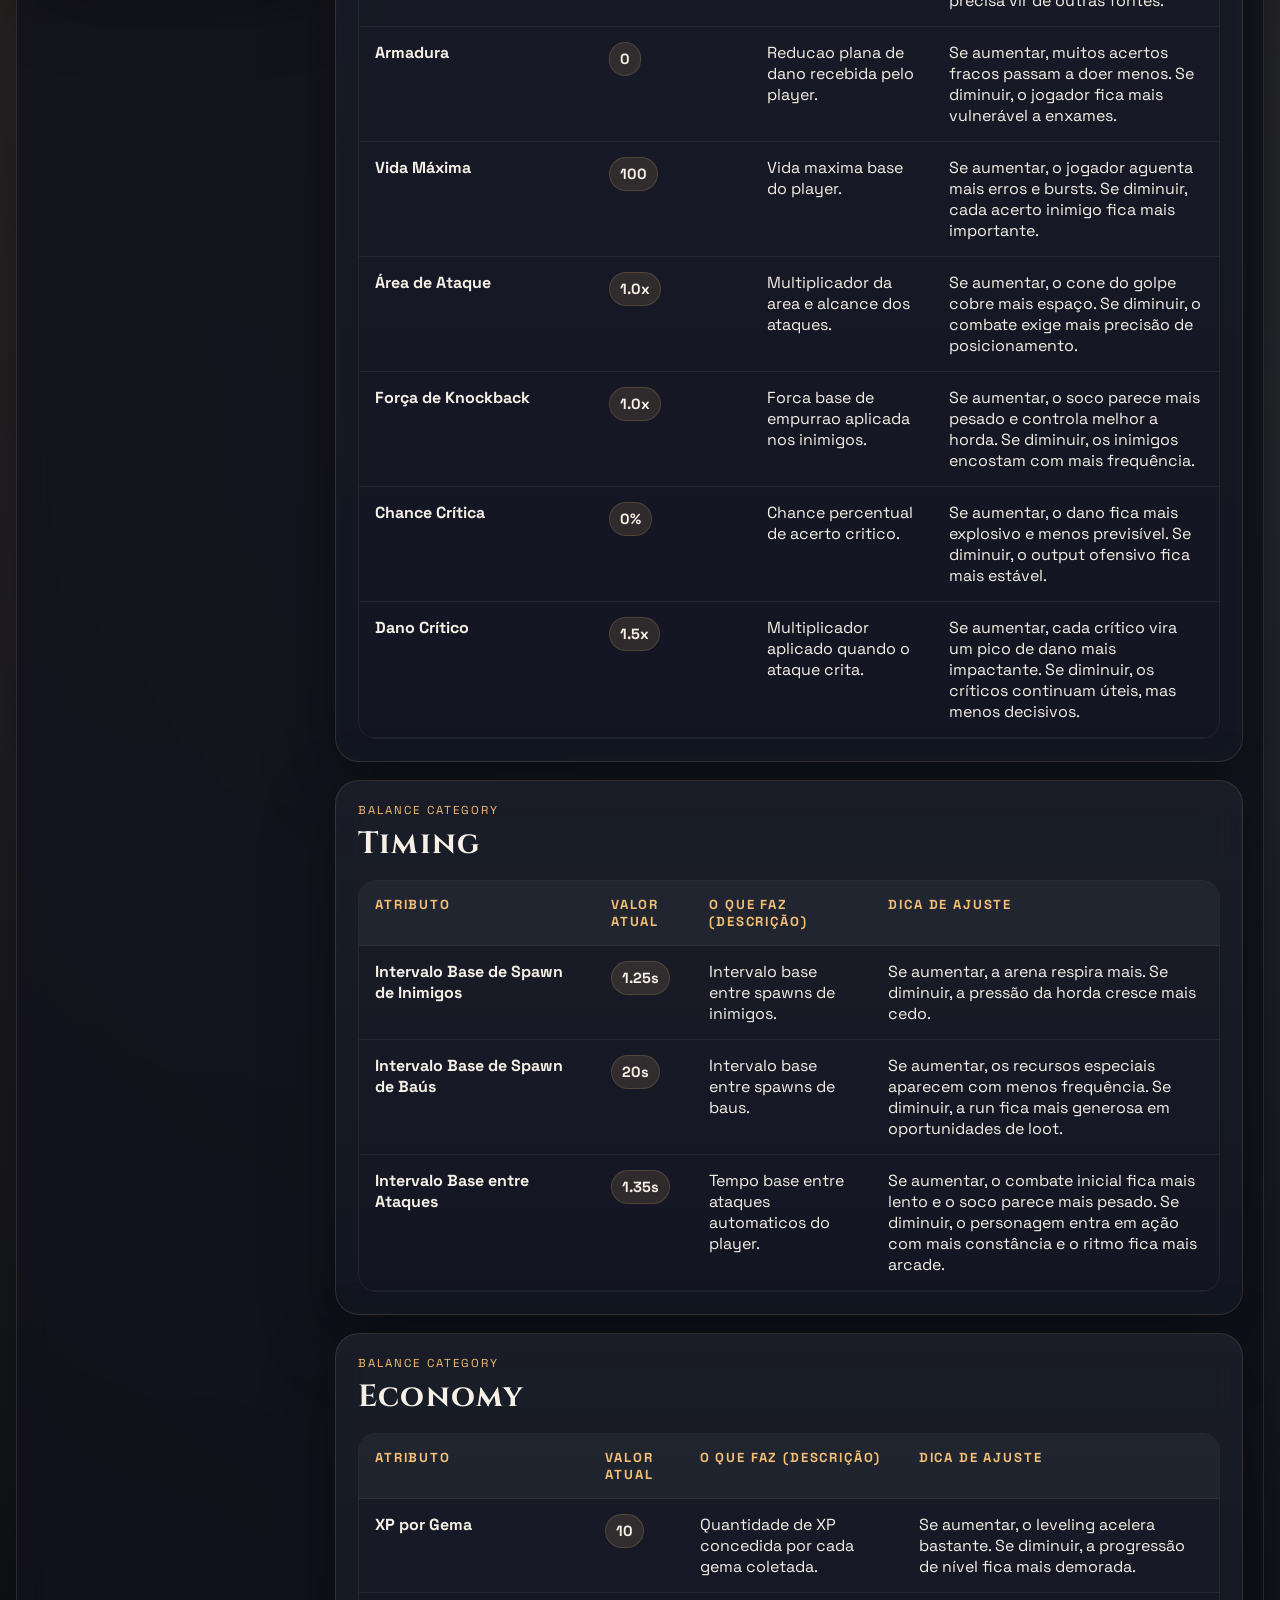
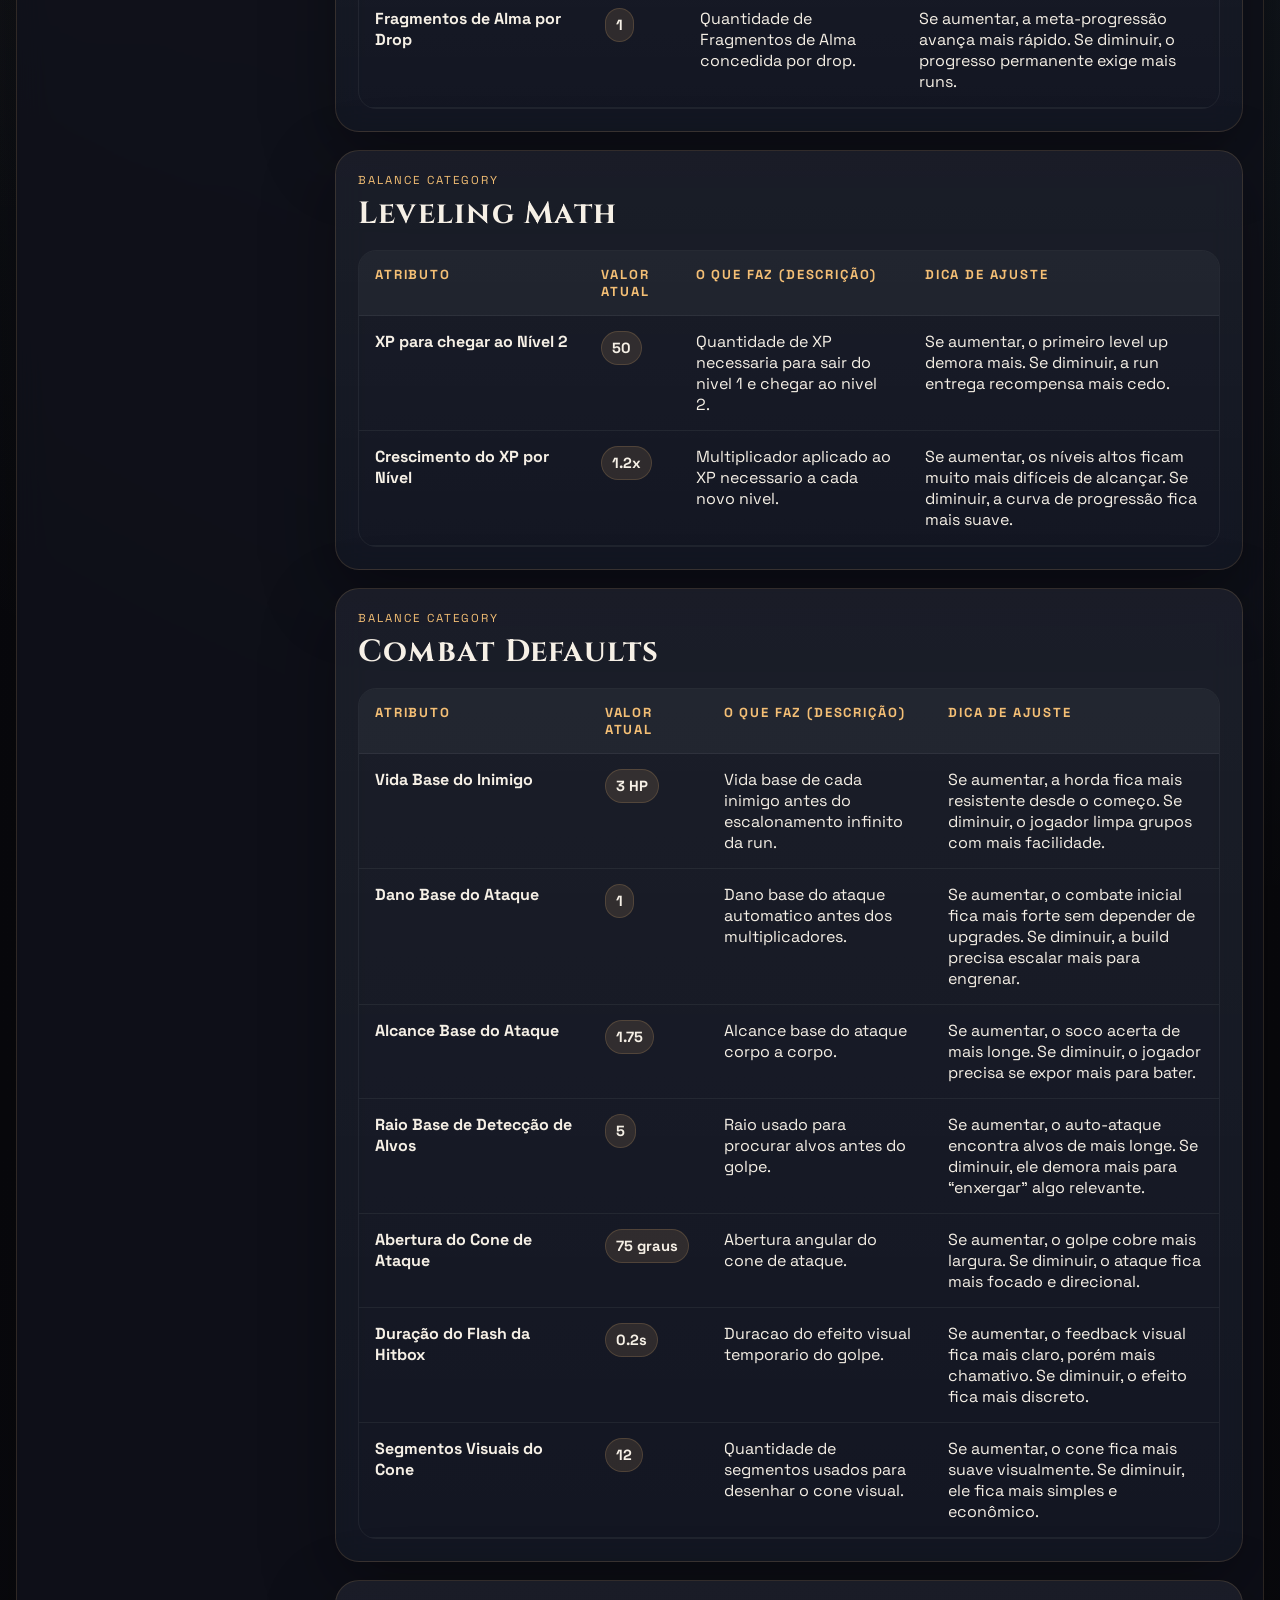
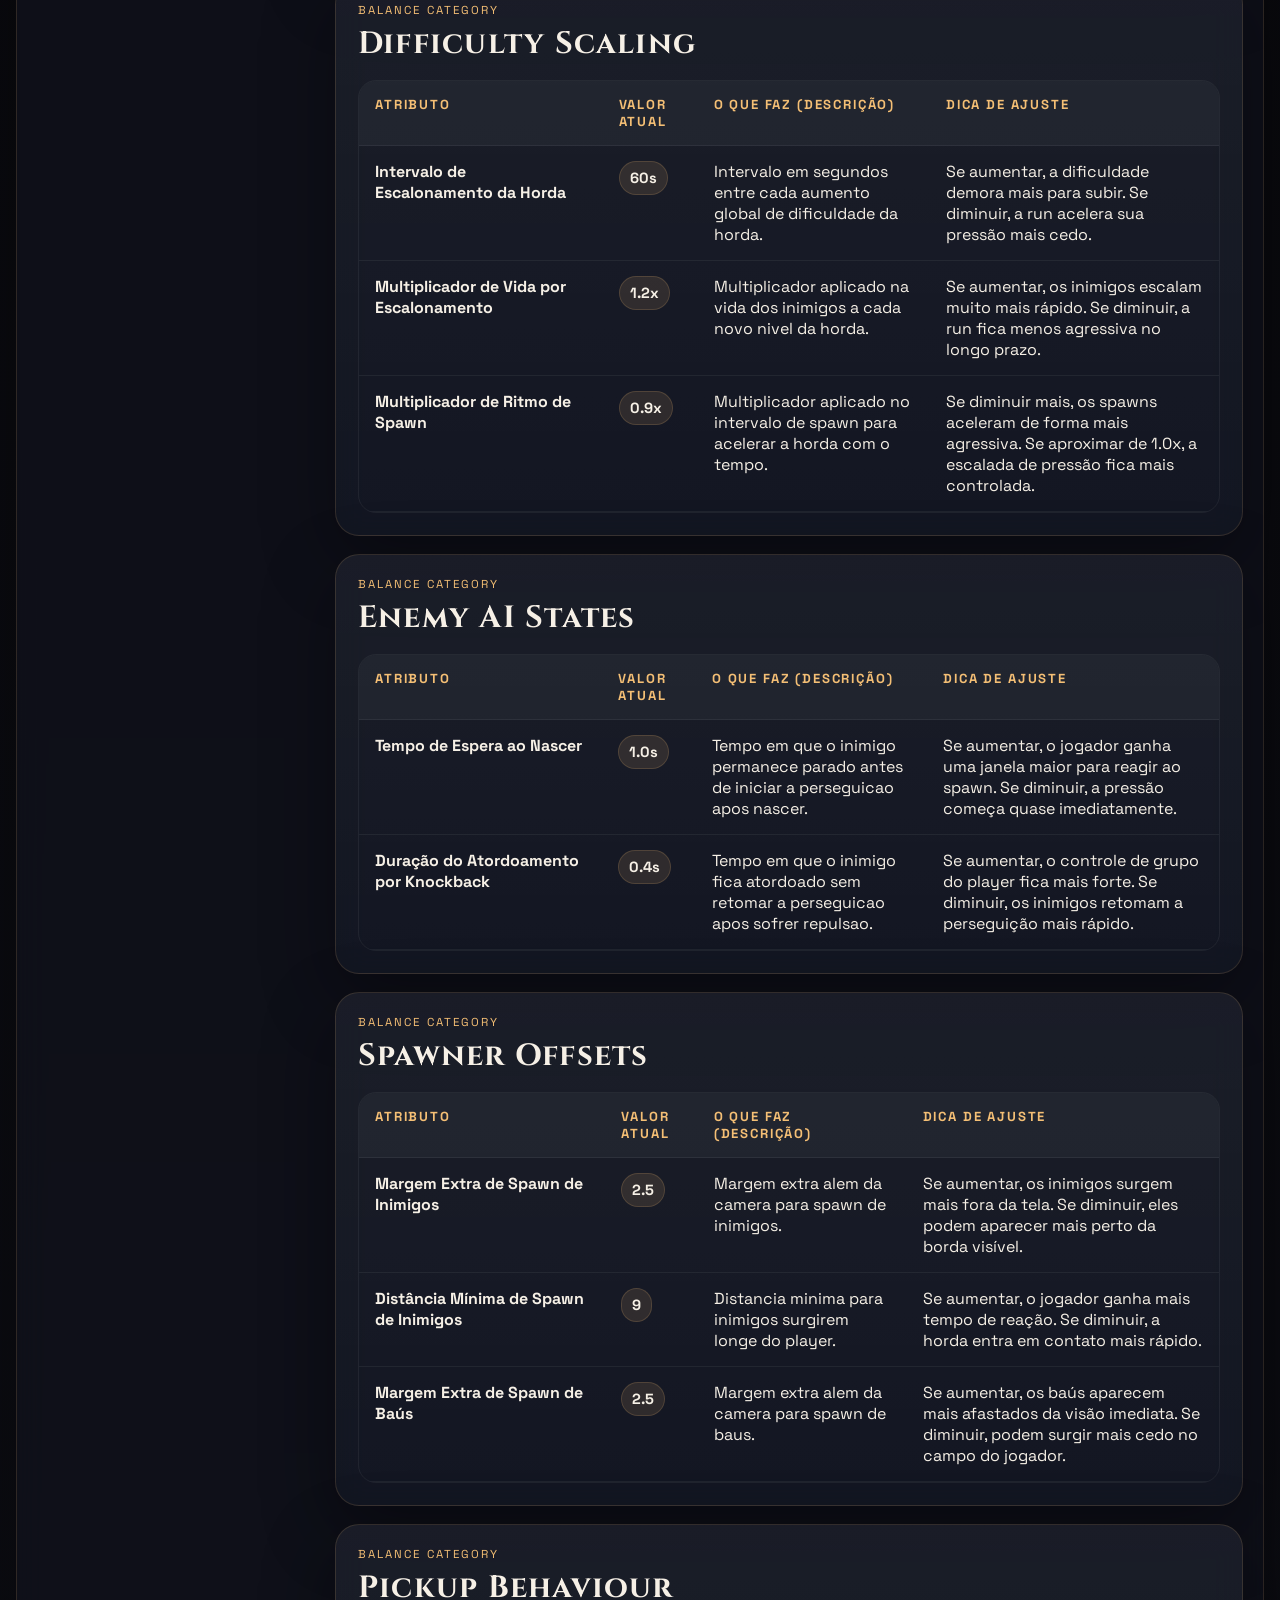
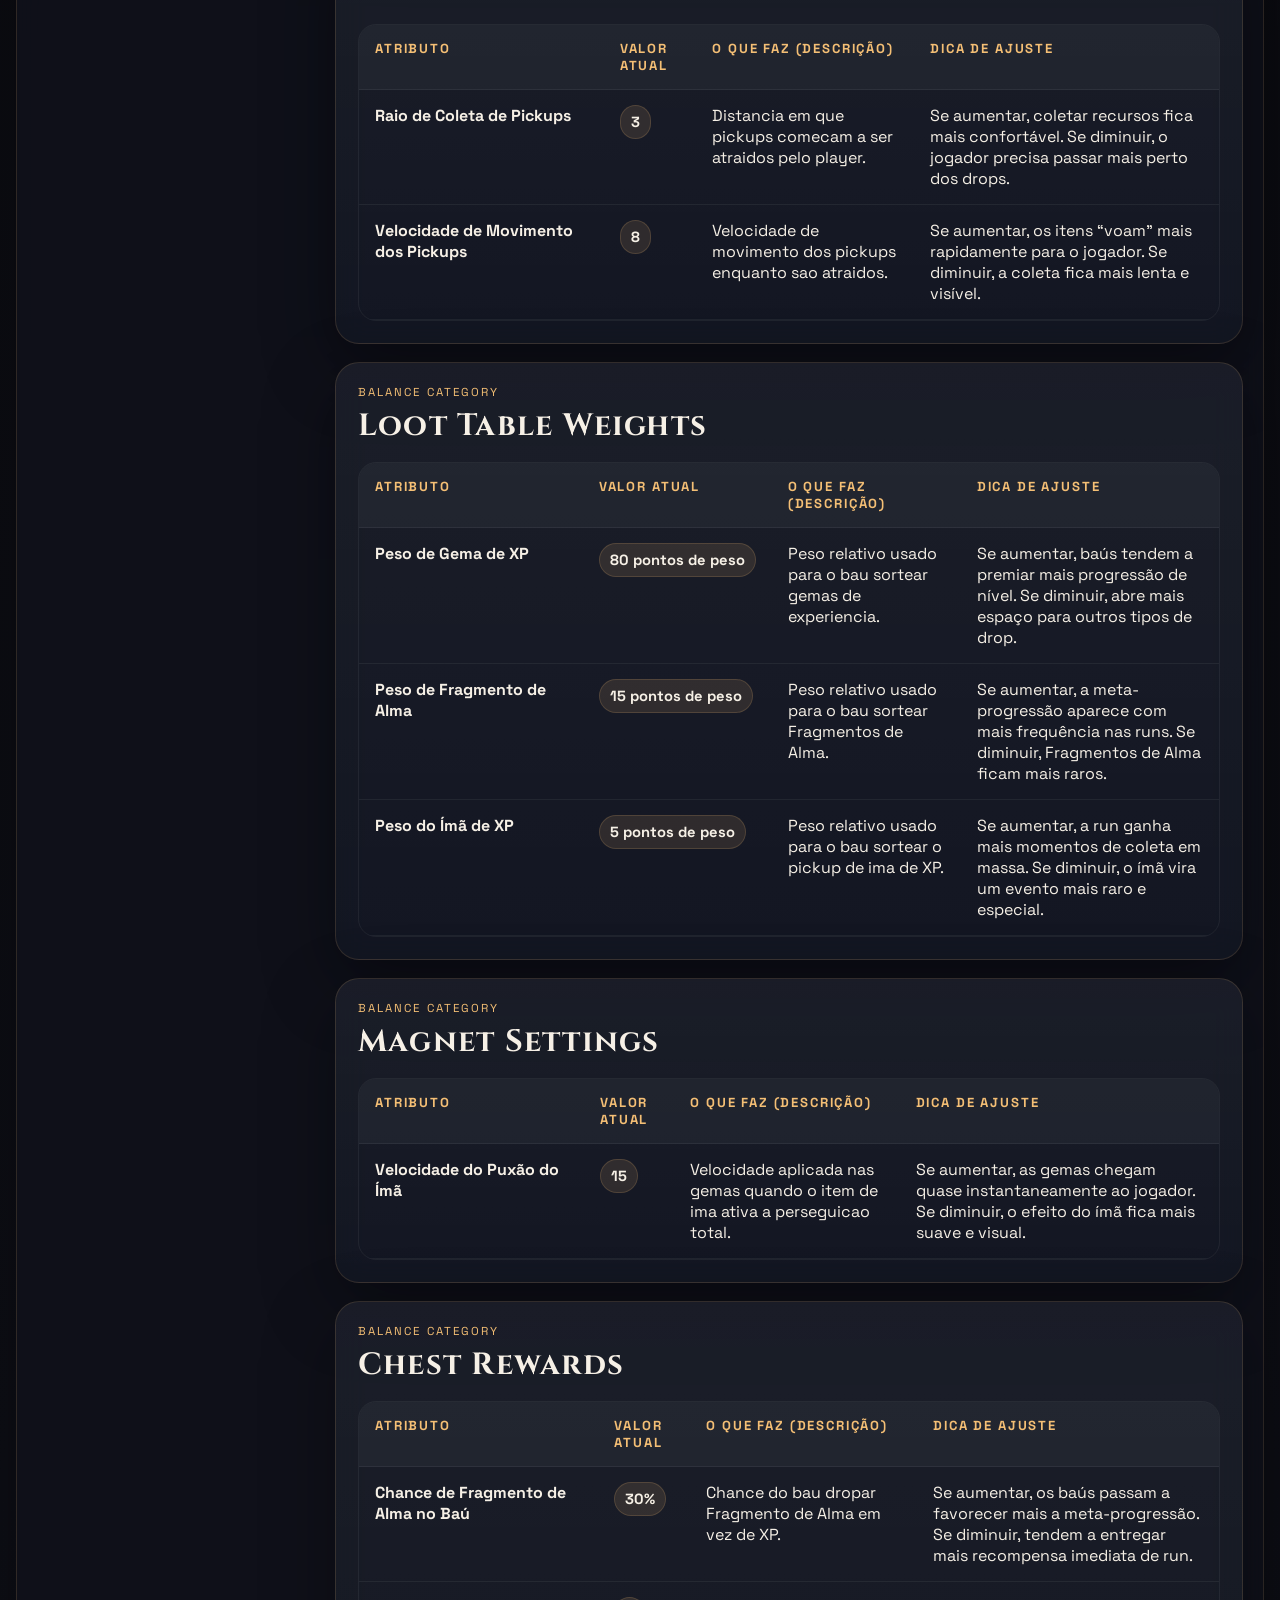
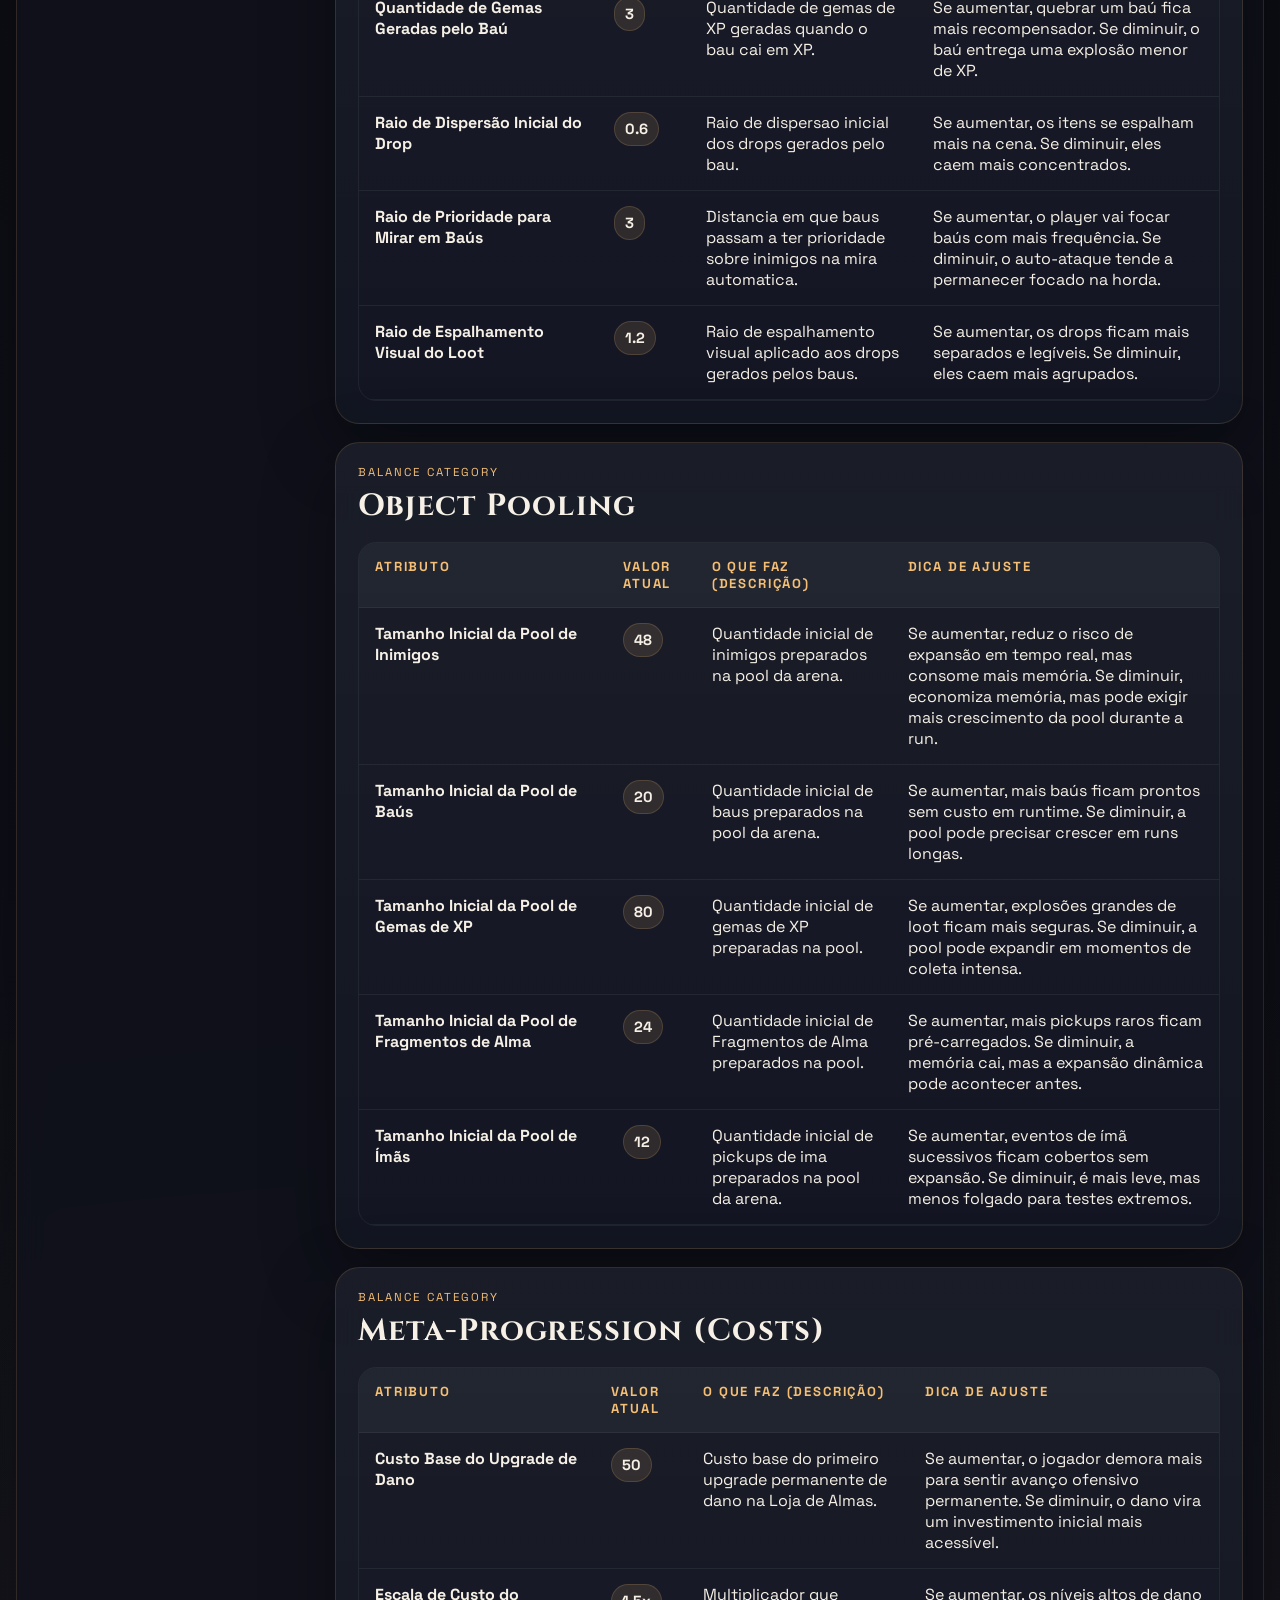
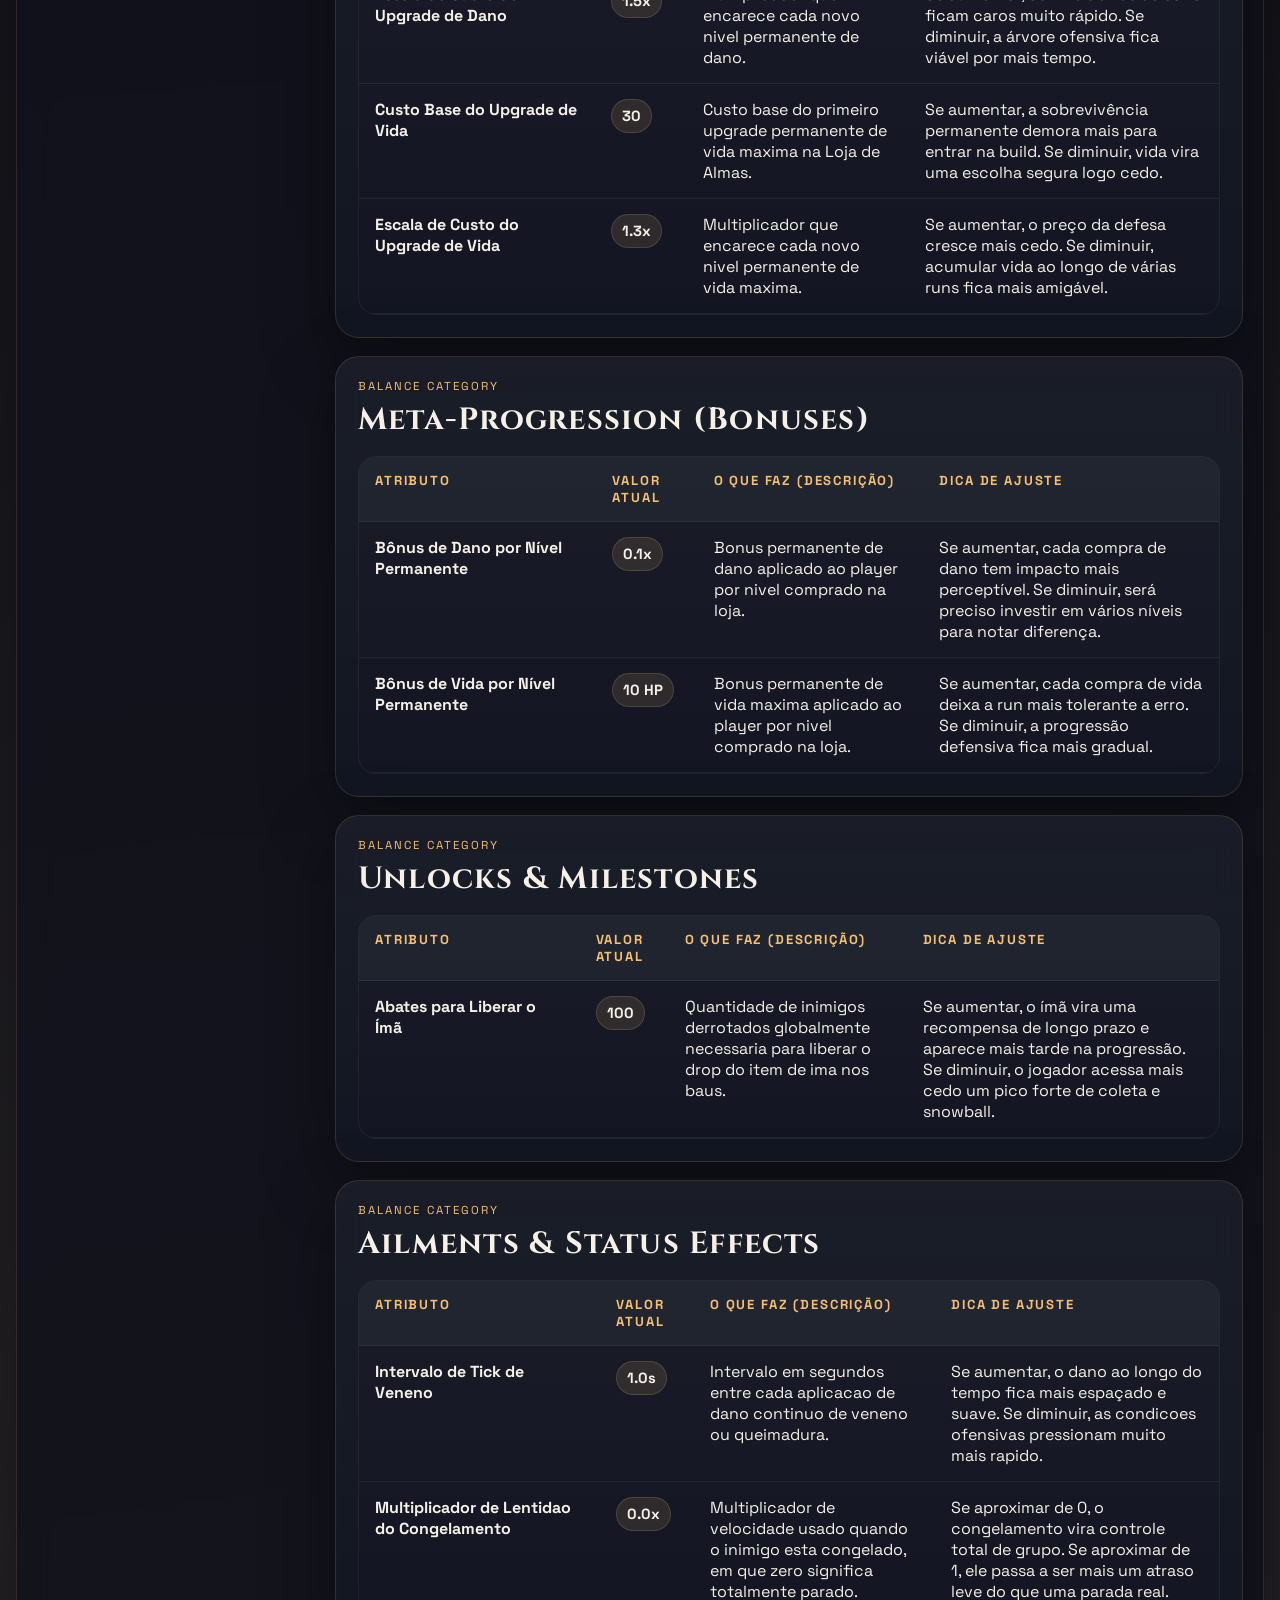
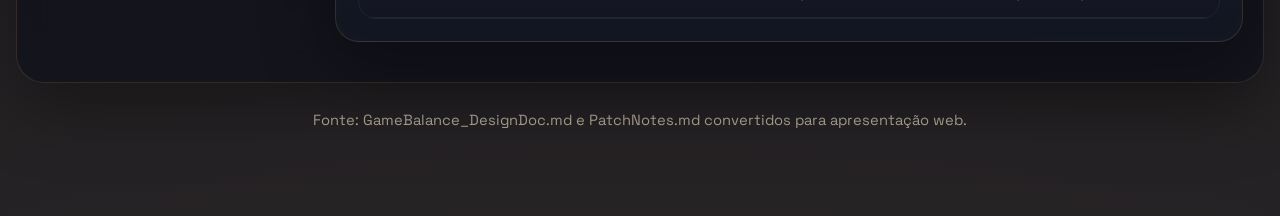
==== commit 4af26873: "update" ====
--- a/docs/index.html
+++ b/docs/index.html
@@ -28,8 +28,8 @@
       </div>
       <div class="topbar-actions">
         <a class="nav-link" href="#overview">Overview</a>
-        <a class="nav-link" href="#balance-view">Balance</a>
-        <a class="nav-link" href="#patches-view">Patch Notes</a>
+        <button class="nav-link nav-view-btn" type="button" data-view-target="balance-view">Balance</button>
+        <button class="nav-link nav-view-btn" type="button" data-view-target="patches-view">Patch Notes</button>
       </div>
     </header>
 
@@ -46,26 +46,8 @@
           <div class="hero-meta">
             <span class="section-chip">Documento de Balanceamento</span>
             <span class="section-chip">Timeline de Commits</span>
-            <span class="section-chip">Pronto para GitHub Pages</span>
           </div>
         </article>
-
-        <aside class="hero-side">
-          <article class="summary-card">
-            <div class="panel-label">Leitura Recomendada</div>
-            <strong>Comece pelo balance</strong>
-            <p>
-              Navegue pelas categorias para ver tuning, ritmo, economia, IA, loot e progressão.
-            </p>
-          </article>
-          <article class="summary-card">
-            <div class="panel-label">Depois revise</div>
-            <strong>Os últimos commits</strong>
-            <p>
-              A timeline resume backend, gameplay, dev tools e mudanças que impactam o design.
-            </p>
-          </article>
-        </aside>
       </section>
 
       <section class="stats-grid" id="stats-grid"></section>
--- a/docs/styles.css
+++ b/docs/styles.css
@@ -155,6 +155,9 @@
 }
 
 .nav-link {
+  display: inline-flex;
+  align-items: center;
+  justify-content: center;
   padding: 10px 14px;
   text-decoration: none;
 }
@@ -168,18 +171,12 @@
 
 .hero {
   position: relative;
-  display: grid;
-  grid-template-columns: minmax(0, 1.25fr) minmax(320px, 0.75fr);
-  gap: 22px;
-  align-items: stretch;
   margin-bottom: 22px;
 }
 
 .hero-panel,
-.hero-side,
 .stats-grid article,
 .tab-shell,
-.summary-card,
 .search-panel,
 .toc-panel,
 .timeline-card,
@@ -260,36 +257,6 @@
   box-shadow: 0 0 16px rgba(255, 143, 90, 0.6);
 }
 
-.hero-side {
-  display: grid;
-  gap: 16px;
-  align-content: space-between;
-  padding: 24px;
-  border-radius: var(--radius-xl);
-  background:
-    linear-gradient(160deg, rgba(135, 215, 255, 0.11), rgba(10, 11, 16, 0) 38%),
-    var(--panel);
-}
-
-.summary-card {
-  padding: 18px;
-  border-radius: 20px;
-  background: var(--bg-soft);
-}
-
-.summary-card strong {
-  display: block;
-  margin-top: 10px;
-  font-size: clamp(2.1rem, 4vw, 3.2rem);
-  line-height: 1;
-}
-
-.summary-card p {
-  margin: 8px 0 0;
-  color: var(--muted);
-  line-height: 1.55;
-}
-
 .stats-grid {
   display: grid;
   grid-template-columns: repeat(4, minmax(0, 1fr));
@@ -664,7 +631,6 @@
 }
 
 @media (max-width: 1100px) {
-  .hero,
   .control-grid,
   .timeline-sections,
   .stats-grid {
@@ -690,11 +656,9 @@
   }
 
   .hero-panel,
-  .hero-side,
   .tab-shell,
   .table-card,
   .timeline-card,
-  .summary-card,
   .search-panel,
   .toc-panel {
     padding: 18px;
